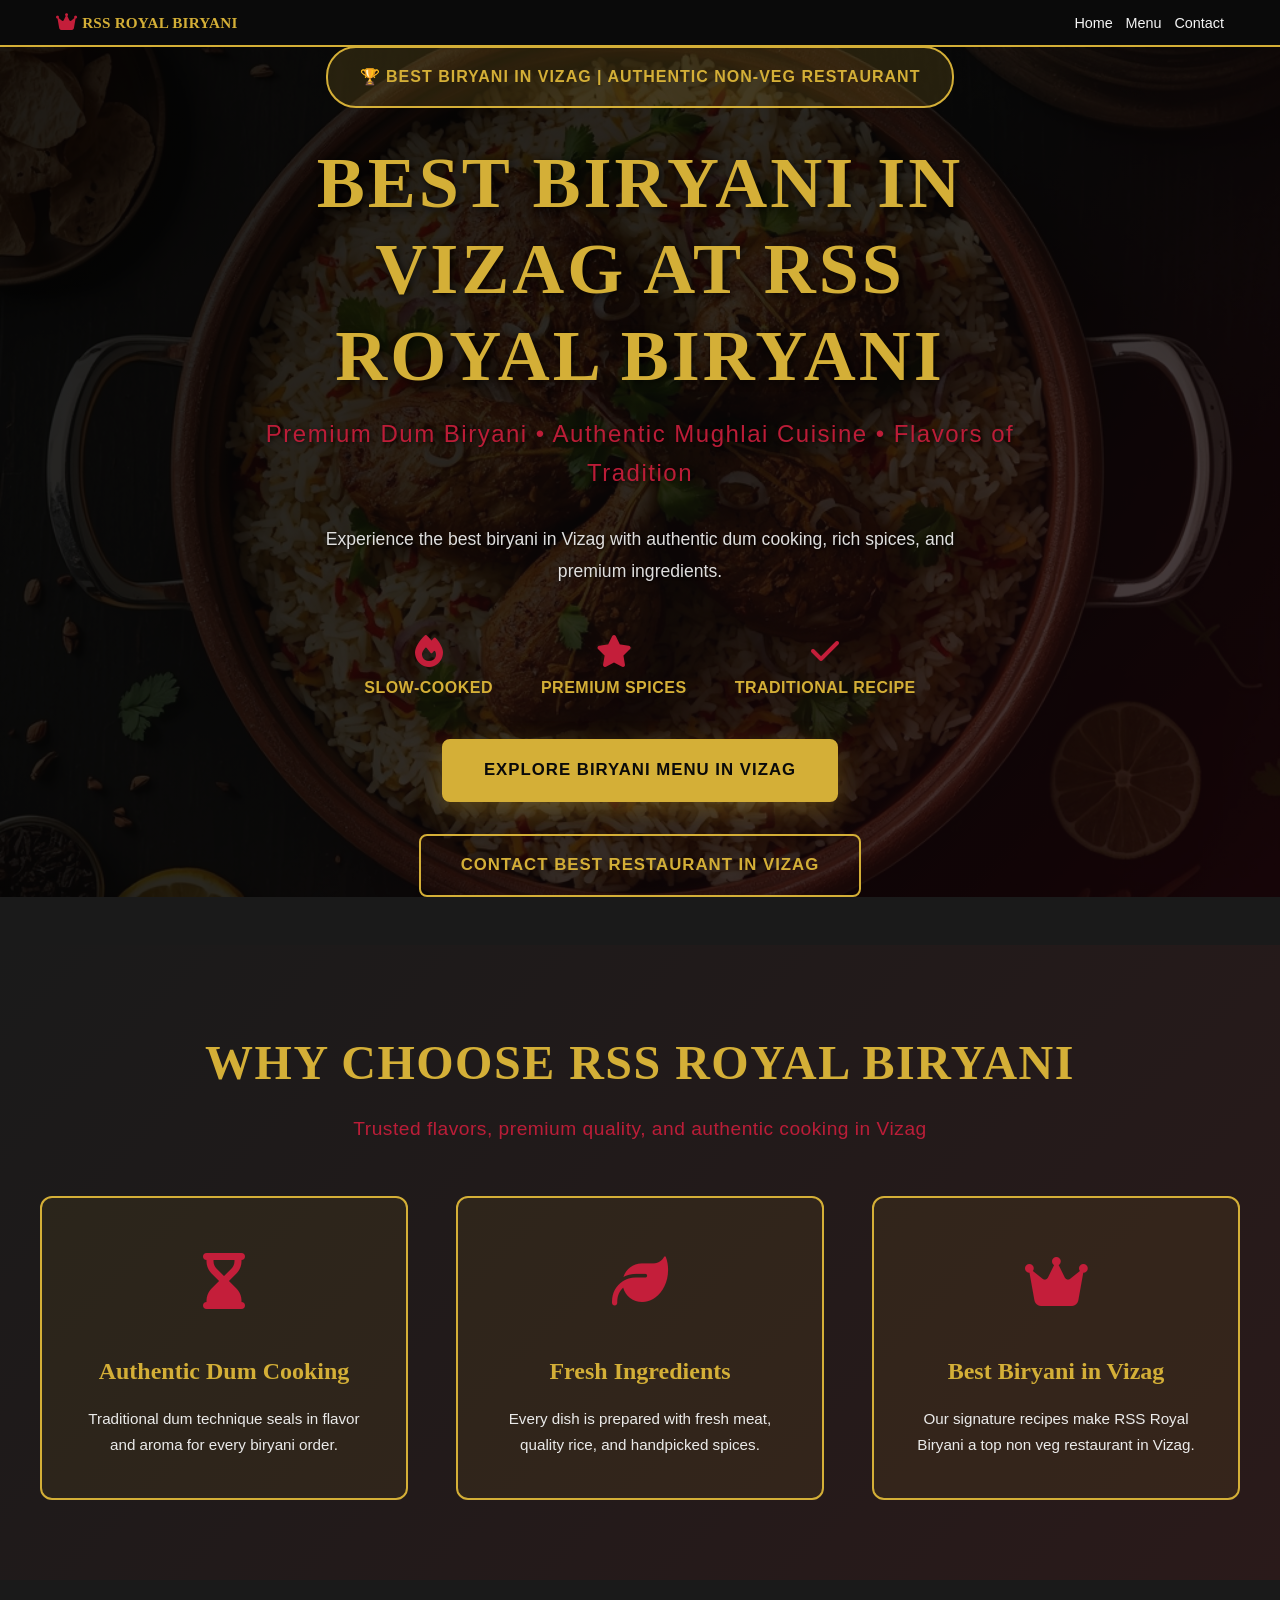
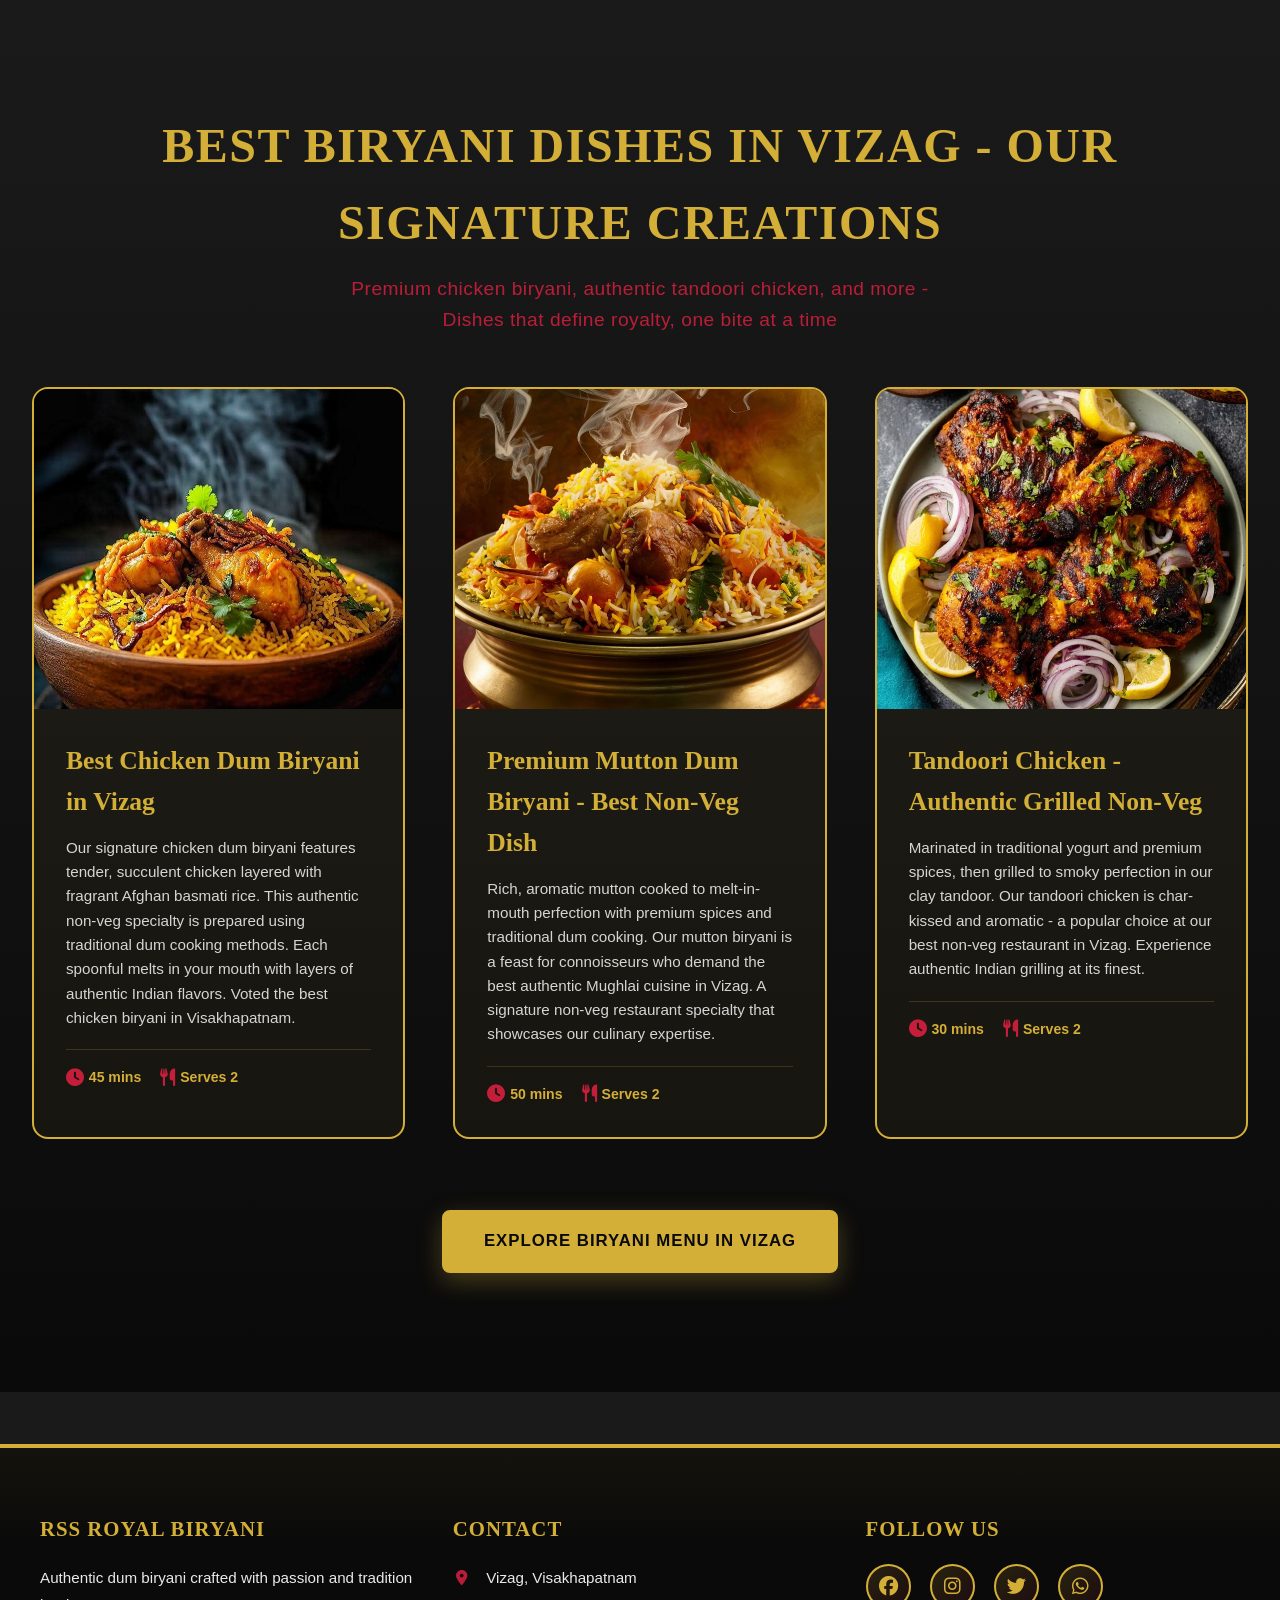
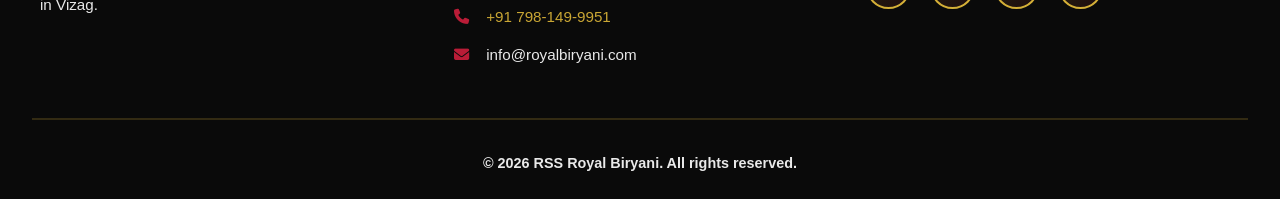
==== index.html @ f6c737b3 "feat: refine SEO copy, trust section, menu descriptions, and CTA text Agent-Logs-Url: https://github" ====
<!DOCTYPE html>
<html lang="en">
<head>
    <meta charset="UTF-8">
    <meta name="viewport" content="width=device-width, initial-scale=1.0">
    <meta name="description" content="Experience the best biryani in Vizag at RSS Royal Biryani. Enjoy chicken biryani Vizag food lovers trust at a premium non veg restaurant Vizag.">
    <meta name="keywords" content="best biryani in Vizag, best biryani restaurant, authentic dum biryani, chicken biryani Vizag, non veg restaurant Vizag, mutton biryani, tandoori chicken, biryani restaurant Visakhapatnam">
    <meta name="author" content="RSS Royal Biryani">
    <meta property="og:title" content="Best Biryani in Vizag | RSS Royal Biryani">
    <meta property="og:description" content="Discover the best biryani in Vizag with authentic dum cooking, premium spices, and traditional Mughlai recipes at RSS Royal Biryani.">
    <meta property="og:type" content="website">
    <title>Best Biryani in Vizag | RSS Royal Biryani</title>
    <link rel="stylesheet" href="style.css">
    <link rel="stylesheet" href="https://cdnjs.cloudflare.com/ajax/libs/font-awesome/6.4.0/css/all.min.css">
    <!-- Google tag (gtag.js) -->
    <script async src="https://www.googletagmanager.com/gtag/js?id=G-TELBC2CWLF"></script>
    <script>
      window.dataLayer = window.dataLayer || [];
      function gtag(){dataLayer.push(arguments);}
      gtag('js', new Date());

      gtag('config', 'G-TELBC2CWLF');
    </script>
</head>
<body>
    <!-- Navigation -->
    <nav class="navbar">
        <div class="nav-container">
            <div class="logo">
                <i class="fas fa-crown"></i> RSS Royal Biryani
            </div>
            <ul class="nav-menu">
                <li><a href="index.html" class="nav-link active">Home</a></li>
                <li><a href="menu.html" class="nav-link">Menu</a></li>
                <li><a href="contact.html" class="nav-link">Contact</a></li>
            </ul>
            <div class="hamburger">
                <span></span>
                <span></span>
                <span></span>
            </div>
        </div>
    </nav>

    <!-- Hero Section -->
    <section class="hero">
        <div class="hero-overlay"></div>
        <div class="hero-image-container">
            <img src="assets/images/hero-biryani.jpg" alt="Chicken dum biryani in Vizag" class="hero-image">
            <div class="hero-image-gradient"></div>
        </div>
        <div class="hero-content">
            <div class="hero-badge">🏆 Best Biryani in Vizag | Authentic Non-Veg Restaurant</div>
            <h1 class="hero-title">Best Biryani in Vizag at RSS Royal Biryani</h1>
            <p class="hero-subtitle">Premium Dum Biryani • Authentic Mughlai Cuisine • Flavors of Tradition</p>
            <p class="hero-description">Experience the best biryani in Vizag with authentic dum cooking, rich spices, and premium ingredients.</p>
            <div class="hero-features">
                <div class="hero-feature">
                    <i class="fas fa-fire"></i>
                    <span>Slow-Cooked</span>
                </div>
                <div class="hero-feature">
                    <i class="fas fa-star"></i>
                    <span>Premium Spices</span>
                </div>
                <div class="hero-feature">
                    <i class="fas fa-check"></i>
                    <span>Traditional Recipe</span>
                </div>
            </div>
            <div class="hero-buttons">
                <a href="menu.html" class="btn btn-primary btn-lg">Explore Biryani Menu in Vizag</a>
                <a href="contact.html" class="btn btn-secondary btn-lg">Contact Best Restaurant in Vizag</a>
            </div>
        </div>
    </section>

    <!-- Why Choose Us Section -->
    <section class="why-choose-us">
        <div class="section-header">
            <h2>Why Choose RSS Royal Biryani</h2>
            <p>Trusted flavors, premium quality, and authentic cooking in Vizag</p>
        </div>
        <div class="features-container">
            <div class="feature-card">
                <div class="feature-icon">
                    <i class="fas fa-hourglass-end"></i>
                </div>
                <h3>Authentic Dum Cooking</h3>
                <p>Traditional dum technique seals in flavor and aroma for every biryani order.</p>
            </div>
            <div class="feature-card">
                <div class="feature-icon">
                    <i class="fas fa-leaf"></i>
                </div>
                <h3>Fresh Ingredients</h3>
                <p>Every dish is prepared with fresh meat, quality rice, and handpicked spices.</p>
            </div>
            <div class="feature-card">
                <div class="feature-icon">
                    <i class="fas fa-crown"></i>
                </div>
                <h3>Best Biryani in Vizag</h3>
                <p>Our signature recipes make RSS Royal Biryani a top non veg restaurant in Vizag.</p>
            </div>
        </div>
    </section>

    <!-- Signature Dishes Section -->
    <section class="signature-dishes">
        <div class="section-header">
            <h2>Best Biryani Dishes in Vizag - Our Signature Creations</h2>
            <p>Premium chicken biryani, authentic tandoori chicken, and more - Dishes that define royalty, one bite at a time</p>
        </div>
        <div class="dishes-grid">
            <div class="dish-card">
                <div class="dish-image-wrapper">
                    <img src="assets/images/dish-chicken-biryani.jpg" alt="Chicken dum biryani in Vizag">
                    <div class="dish-overlay">
                        <span class="dish-label">Most Popular</span>
                    </div>
                </div>
                <div class="dish-content">
                    <h3>Best Chicken Dum Biryani in Vizag</h3>
                    <p>Our signature chicken dum biryani features tender, succulent chicken layered with fragrant Afghan basmati rice. This authentic non-veg specialty is prepared using traditional dum cooking methods. Each spoonful melts in your mouth with layers of authentic Indian flavors. Voted the best chicken biryani in Visakhapatnam.</p>
                    <div class="dish-details">
                        <span class="detail-item"><i class="fas fa-clock"></i> 45 mins</span>
                        <span class="detail-item"><i class="fas fa-utensils"></i> Serves 2</span>
                    </div>
                </div>
            </div>
            <div class="dish-card">
                <div class="dish-image-wrapper">
                    <img src="assets/images/dish-mutton-biryani.jpg" alt="Mutton dum biryani restaurant Vizag">
                    <div class="dish-overlay">
                        <span class="dish-label premium-label">Premium Choice</span>
                    </div>
                </div>
                <div class="dish-content">
                    <h3>Premium Mutton Dum Biryani - Best Non-Veg Dish</h3>
                    <p>Rich, aromatic mutton cooked to melt-in-mouth perfection with premium spices and traditional dum cooking. Our mutton biryani is a feast for connoisseurs who demand the best authentic Mughlai cuisine in Vizag. A signature non-veg restaurant specialty that showcases our culinary expertise.</p>
                    <div class="dish-details">
                        <span class="detail-item"><i class="fas fa-clock"></i> 50 mins</span>
                        <span class="detail-item"><i class="fas fa-utensils"></i> Serves 2</span>
                    </div>
                </div>
            </div>
            <div class="dish-card">
                <div class="dish-image-wrapper">
                    <img src="assets/images/dish-tandoori-chicken.jpg" alt="Tandoori chicken restaurant Vizag">
                    <div class="dish-overlay">
                        <span class="dish-label">Authentic Grill</span>
                    </div>
                </div>
                <div class="dish-content">
                    <h3>Tandoori Chicken - Authentic Grilled Non-Veg</h3>
                    <p>Marinated in traditional yogurt and premium spices, then grilled to smoky perfection in our clay tandoor. Our tandoori chicken is char-kissed and aromatic - a popular choice at our best non-veg restaurant in Vizag. Experience authentic Indian grilling at its finest.</p>
                    <div class="dish-details">
                        <span class="detail-item"><i class="fas fa-clock"></i> 30 mins</span>
                        <span class="detail-item"><i class="fas fa-utensils"></i> Serves 2</span>
                    </div>
                </div>
            </div>
        </div>
        <div class="cta-divider">
            <a href="menu.html" class="btn btn-primary btn-lg">Explore Biryani Menu in Vizag</a>
        </div>
    </section>

    <!-- Footer -->
    <footer class="footer">
        <div class="footer-container">
            <div class="footer-section">
                <h4>RSS Royal Biryani</h4>
                <p>Authentic dum biryani crafted with passion and tradition in Vizag.</p>
            </div>
            <div class="footer-section">
                <h4>Contact</h4>
                <p><i class="fas fa-map-marker-alt"></i> Vizag, Visakhapatnam</p>
                <p><i class="fas fa-phone"></i> <a href="tel:+917981499951">+91 798-149-9951</a></p>
                <p><i class="fas fa-envelope"></i> info@royalbiryani.com</p>
            </div>
            <div class="footer-section">
                <h4>Follow Us</h4>
                <div class="social-links">
                    <a href="#" target="_blank"><i class="fab fa-facebook"></i></a>
                    <a href="#" target="_blank"><i class="fab fa-instagram"></i></a>
                    <a href="#" target="_blank"><i class="fab fa-twitter"></i></a>
                    <a href="#" target="_blank"><i class="fab fa-whatsapp"></i></a>
                </div>
            </div>
        </div>
        <div class="footer-bottom">
            <p>&copy; 2026 RSS Royal Biryani. All rights reserved.</p>
        </div>
    </footer>

    <script src="script.js"></script>
</body>
</html>
---- style.css ----
/* ===========================
   GLOBAL STYLES & VARIABLES
   =========================== */

:root {
    --color-primary: #d4af37;      /* Gold */
    --color-secondary: #c41e3a;    /* Red */
    --color-dark: #1a1a1a;         /* Very Dark */
    --color-darker: #0a0a0a;       /* Black */
    --color-light: #f5f5f5;        /* Light */
    --color-text: #f5f5f5;         /* Light text */
    --color-text-dark: #333;
    --color-border: #333;
    --color-accent: #b8860b;       /* Dark Gold */
    
    --font-primary: 'Segoe UI', Tahoma, Geneva, Verdana, sans-serif;
    --font-heading: 'Georgia', serif;
    
    --transition: all 0.3s ease;
    --shadow: 0 10px 30px rgba(0, 0, 0, 0.5);
    --shadow-light: 0 5px 15px rgba(212, 175, 55, 0.2);
}

* {
    margin: 0;
    padding: 0;
    box-sizing: border-box;
}

html {
    scroll-behavior: smooth;
}

body {
    font-family: var(--font-primary);
    background-color: var(--color-dark);
    color: var(--color-text);
    line-height: 1.6;
    overflow-x: hidden;
}

/* ===========================
   TYPOGRAPHY
   =========================== */

h1, h2, h3, h4, h5, h6 {
    font-family: var(--font-heading);
    color: var(--color-primary);
    margin-bottom: 1rem;
    font-weight: 600;
}

h1 {
    font-size: clamp(2rem, 5vw, 3.5rem);
    text-transform: uppercase;
    letter-spacing: 2px;
}

h2 {
    font-size: clamp(1.8rem, 4vw, 2.5rem);
    text-align: center;
    margin-bottom: 2rem;
}

h3 {
    font-size: clamp(1.3rem, 3vw, 1.8rem);
    color: var(--color-primary);
}

p {
    color: var(--color-text);
    opacity: 0.95;
}

a {
    color: var(--color-primary);
    text-decoration: none;
    transition: var(--transition);
}

a:hover {
    color: var(--color-secondary);
}

/* ===========================
   BUTTONS
   =========================== */

.btn {
    display: inline-block;
    padding: clamp(10px, 1.5vw, 14px) clamp(18px, 3vw, 28px);
    font-size: clamp(0.8rem, 1.3vw, 0.95rem);
    font-weight: 600;
    border: 2px solid;
    border-radius: 5px;
    cursor: pointer;
    transition: var(--transition);
    text-transform: uppercase;
    letter-spacing: 0.5px;
    text-decoration: none;
    font-family: var(--font-primary);
    white-space: nowrap;
}

.btn-lg {
    padding: clamp(12px, 1.8vw, 16px) clamp(24px, 4vw, 40px);
    font-size: clamp(0.85rem, 1.5vw, 1rem);
    letter-spacing: 1px;
    border-radius: 8px;
}

.btn-primary {
    background-color: var(--color-primary);
    color: var(--color-darker);
    border-color: var(--color-primary);
    box-shadow: 0 8px 25px rgba(212, 175, 55, 0.3);
    position: relative;
    overflow: hidden;
}

.btn-primary::before {
    content: '';
    position: absolute;
    top: 50%;
    left: 50%;
    width: 0;
    height: 0;
    border-radius: 50%;
    background: rgba(255, 255, 255, 0.3);
    transform: translate(-50%, -50%);
    transition: width 0.5s, height 0.5s;
}

.btn-primary:hover {
    background-color: var(--color-secondary);
    border-color: var(--color-secondary);
    color: white;
    transform: translateY(-3px);
    box-shadow: 0 15px 40px rgba(196, 30, 58, 0.4);
}

.btn-primary:active {
    transform: translateY(-1px);
}

.btn-secondary {
    background-color: transparent;
    color: var(--color-primary);
    border-color: var(--color-primary);
}

.btn-secondary:hover {
    background-color: var(--color-primary);
    color: var(--color-darker);
    transform: translateY(-3px);
    box-shadow: 0 15px 40px rgba(212, 175, 55, 0.3);
}

/* ===========================
   NAVIGATION
   =========================== */

.navbar {
    position: sticky;
    top: 0;
    z-index: 100;
    background-color: rgba(10, 10, 10, 0.95);
    backdrop-filter: blur(10px);
    border-bottom: 2px solid var(--color-primary);
    padding: 0.6rem 0;
}

.nav-container {
    max-width: 1200px;
    margin: 0 auto;
    padding: 0 1rem;
    display: flex;
    justify-content: space-between;
    align-items: center;
    gap: 1rem;
}

.logo {
    font-size: 0.95rem;
    font-weight: bold;
    color: var(--color-primary);
    display: flex;
    align-items: center;
    gap: 0.25rem;
    font-family: var(--font-heading);
    text-transform: uppercase;
    letter-spacing: 0.2px;
    white-space: nowrap;
    flex-shrink: 0;
    line-height: 1;
}

.logo i {
    font-size: 1.2rem;
    color: var(--color-secondary);
    flex-shrink: 0;
}

.nav-menu {
    display: flex;
    list-style: none;
    gap: 0.8rem;
    flex-wrap: nowrap;
    margin: 0;
}

.nav-link {
    color: var(--color-text);
    font-weight: 500;
    transition: var(--transition);
    border-bottom: 3px solid transparent;
    padding-bottom: 0.2rem;
    font-size: 0.9rem;
    white-space: nowrap;
}}

.nav-link:hover,
.nav-link.active {
    color: var(--color-primary);
    border-bottom-color: var(--color-secondary);
}

.hamburger {
    display: none;
    flex-direction: column;
    gap: 0.5rem;
    cursor: pointer;
    z-index: 101;
}

.hamburger span {
    width: 25px;
    height: 3px;
    background-color: var(--color-primary);
    transition: var(--transition);
}

.hamburger.active span:nth-child(1) {
    transform: rotate(45deg) translate(10px, 10px);
}

.hamburger.active span:nth-child(2) {
    opacity: 0;
}

.hamburger.active span:nth-child(3) {
    transform: rotate(-45deg) translate(7px, -7px);
}

/* ===========================
   HERO SECTION
   =========================== */

.hero {
    position: relative;
    height: 100vh;
    min-height: 600px;
    max-height: 900px;
    display: flex;
    align-items: center;
    justify-content: center;
    overflow: hidden;
}

.hero-overlay {
    position: absolute;
    top: 0;
    left: 0;
    right: 0;
    bottom: 0;
    background: rgba(0, 0, 0, 0.65);
    z-index: 2;
}

.hero-image-container {
    position: absolute;
    top: 0;
    left: 0;
    right: 0;
    bottom: 0;
    z-index: 1;
}

.hero-image {
    width: 100%;
    height: 100%;
    object-fit: cover;
    animation: zoomIn 1.2s ease-out;
}

.hero-image-gradient {
    position: absolute;
    top: 0;
    left: 0;
    right: 0;
    bottom: 0;
    background: linear-gradient(135deg, rgba(10, 10, 10, 0.7) 0%, rgba(26, 26, 26, 0.5) 50%, rgba(196, 30, 58, 0.3) 100%);
}

.hero-content {
    position: relative;
    z-index: 3;
    display: flex;
    flex-direction: column;
    align-items: center;
    justify-content: center;
    text-align: center;
    width: 100%;
    max-width: clamp(300px, 90%, 800px);
    margin: 0 auto;
    padding: clamp(2rem, 5vw, 4rem);
    animation: fadeInUp 1s ease 0.3s both;
}

.hero-badge {
    display: inline-block;
    background: rgba(212, 175, 55, 0.15);
    border: 2px solid var(--color-primary);
    color: var(--color-primary);
    padding: clamp(0.6rem, 2vw, 0.8rem) clamp(1rem, 3vw, 1.5rem);
    border-radius: 30px;
    font-size: clamp(0.75rem, 1.5vw, 0.95rem);
    font-weight: 600;
    letter-spacing: 1px;
    margin-bottom: clamp(1rem, 3vw, 1.5rem);
    text-transform: uppercase;
}

.hero-title {
    font-size: clamp(1.9rem, 6.5vw, 3.9rem);
    margin-bottom: 0.5rem;
    text-transform: uppercase;
    letter-spacing: clamp(1px, 0.3vw, 3px);
    text-shadow: 2px 2px 8px rgba(0, 0, 0, 0.8);
    line-height: 1.2;
    font-weight: 800;
    word-wrap: break-word;
}

.hero-subtitle {
    font-size: clamp(1rem, 3vw, 1.5rem);
    color: var(--color-secondary);
    margin-bottom: clamp(1rem, 2vw, 1.5rem);
    font-weight: 300;
    letter-spacing: clamp(0.5px, 0.2vw, 1.5px);
    text-shadow: 1px 1px 4px rgba(0, 0, 0, 0.8);
    word-wrap: break-word;
}

.hero-description {
    font-size: clamp(0.9rem, 1.8vw, 1.1rem);
    line-height: 1.7;
    margin-bottom: clamp(1.5rem, 3vw, 2.5rem);
    color: rgba(245, 245, 245, 0.95);
    max-width: clamp(280px, 90%, 700px);
    text-shadow: 1px 1px 3px rgba(0, 0, 0, 0.8);
    font-weight: 300;
    word-wrap: break-word;
}

.hero-features {
    display: flex;
    gap: clamp(1.5rem, 4vw, 3rem);
    justify-content: center;
    margin-bottom: clamp(1.5rem, 3vw, 2.5rem);
    flex-wrap: wrap;
}

.hero-feature {
    display: flex;
    flex-direction: column;
    align-items: center;
    gap: 0.5rem;
}

.hero-feature i {
    font-size: clamp(1.5rem, 3vw, 2rem);
    color: var(--color-secondary);
}

.hero-feature span {
    font-size: clamp(0.85rem, 1.5vw, 1rem);
    color: var(--color-primary);
    font-weight: 600;
    letter-spacing: 0.5px;
    text-transform: uppercase;
}

.hero-buttons {
    display: flex;
    gap: clamp(0.8rem, 2vw, 1.5rem);
    flex-wrap: wrap;
    justify-content: center;
    animation: fadeIn 1s ease 0.6s both;
    width: 100%;
    max-width: 100%;
}

/* ===========================
   SECTION HEADERS
   =========================== */

.section-header {
    text-align: center;
    margin-bottom: clamp(2rem, 4vw, 3.5rem);
    padding: 0 clamp(1rem, 4vw, 2rem);
}

.section-header h2 {
    font-size: clamp(1.6rem, 4.5vw, 2.8rem);
    margin-bottom: 0.8rem;
    text-transform: uppercase;
    letter-spacing: clamp(0.5px, 0.2vw, 1.5px);
    word-wrap: break-word;
}

.section-header p {
    font-size: clamp(0.9rem, 1.8vw, 1.1rem);
    color: var(--color-secondary);
    font-weight: 300;
    letter-spacing: 0.5px;
    max-width: 600px;
    margin: 0 auto;
}

/* ===========================
   WHY CHOOSE US SECTION
   =========================== */

.why-choose-us {
    background: linear-gradient(135deg, #1a1a1a 0%, #2a1a1a 100%);
    padding: clamp(3rem, 8vw, 5rem) clamp(1rem, 4vw, 2rem);
    margin: clamp(1.5rem, 4vw, 3rem) 0;
}

.why-choose-us .features-container {
    max-width: 1200px;
    margin: 0 auto;
    display: grid;
    grid-template-columns: repeat(auto-fit, minmax(320px, 1fr));
    gap: 2.5rem;
}

.why-choose-us .feature-card {
    background: rgba(212, 175, 55, 0.08);
    border: 2px solid var(--color-primary);
    border-radius: 12px;
    padding: clamp(1.5rem, 3vw, 2.5rem);
    text-align: center;
    transition: var(--transition);
    position: relative;
    overflow: hidden;
}

.why-choose-us .feature-card::before {
    content: '';
    position: absolute;
    top: -50%;
    right: -50%;
    width: 200px;
    height: 200px;
    background: radial-gradient(circle, rgba(212, 175, 55, 0.1) 0%, transparent 70%);
    border-radius: 50%;
}

.why-choose-us .feature-card:hover {
    transform: translateY(-15px);
    box-shadow: 0 20px 50px rgba(212, 175, 55, 0.25);
    background: rgba(212, 175, 55, 0.12);
    border-color: var(--color-secondary);
}

.why-choose-us .feature-icon {
    font-size: clamp(2.5rem, 6vw, 3.5rem);
    color: var(--color-secondary);
    margin-bottom: clamp(1rem, 2vw, 1.5rem);
    animation: floatIcon 3s ease-in-out infinite;
}

.why-choose-us .feature-card h3 {
    margin-bottom: 1rem;
    font-size: clamp(1.2rem, 2.5vw, 1.5rem);
    word-wrap: break-word;
}

.why-choose-us .feature-card p {
    font-size: clamp(0.85rem, 1.3vw, 0.95rem);
    line-height: 1.7;
}

/* ===========================
   SIGNATURE DISHES SECTION
   =========================== */

.signature-dishes {
    padding: clamp(3rem, 8vw, 5rem) clamp(1rem, 4vw, 2rem);
    background: linear-gradient(180deg, #1a1a1a 0%, #0a0a0a 100%);
}

.dishes-grid {
    max-width: 1300px;
    margin: 0 auto;
    display: grid;
    grid-template-columns: repeat(auto-fit, minmax(280px, 1fr));
    gap: clamp(1.5rem, 3vw, 3rem);
    margin-bottom: clamp(1.5rem, 3vw, 3rem);
}

.dish-card {
    background: rgba(212, 175, 55, 0.05);
    border: 2px solid var(--color-primary);
    border-radius: 16px;
    overflow: hidden;
    transition: var(--transition);
    transform: translateY(0);
}

.dish-card:hover {
    transform: translateY(-20px);
    box-shadow: 0 30px 60px rgba(212, 175, 55, 0.35);
    border-color: var(--color-secondary);
    background: rgba(212, 175, 55, 0.12);
}

.dish-image-wrapper {
    position: relative;
    width: 100%;
    height: clamp(180px, 40vw, 320px);
    overflow: hidden;
}

.dish-image-wrapper img {
    width: 100%;
    height: 100%;
    object-fit: cover;
    transition: var(--transition);
}

.dish-card:hover .dish-image-wrapper img {
    transform: scale(1.15) rotate(2deg);
}

.dish-overlay {
    position: absolute;
    top: 0;
    left: 0;
    right: 0;
    bottom: 0;
    background: rgba(196, 30, 58, 0.3);
    display: flex;
    align-items: flex-end;
    justify-content: flex-start;
    padding: 1.5rem;
    opacity: 0;
    transition: var(--transition);
}

.dish-card:hover .dish-overlay {
    opacity: 1;
}

.dish-label {
    background: var(--color-secondary);
    color: white;
    padding: 0.6rem 1.2rem;
    border-radius: 20px;
    font-size: 0.85rem;
    font-weight: 700;
    text-transform: uppercase;
    letter-spacing: 0.5px;
}

.premium-label {
    background: var(--color-primary);
    color: var(--color-darker);
}

.dish-content {
    padding: clamp(1.2rem, 2.5vw, 2rem);
}

.dish-content h3 {
    font-size: clamp(1.1rem, 2.3vw, 1.6rem);
    margin-bottom: 0.8rem;
    color: var(--color-primary);
    word-wrap: break-word;
}

.dish-content p {
    font-size: clamp(0.85rem, 1.3vw, 0.95rem);
    line-height: 1.6;
    color: rgba(245, 245, 245, 0.9);
    margin-bottom: 1.2rem;
    word-wrap: break-word;
}

.dish-details {
    display: flex;
    gap: clamp(0.8rem, 1.5vw, 1.5rem);
    padding-top: 1rem;
    border-top: 1px solid rgba(212, 175, 55, 0.2);
    flex-wrap: wrap;
}

.detail-item {
    display: flex;
    align-items: center;
    gap: 0.3rem;
    font-size: clamp(0.75rem, 1.1vw, 0.9rem);
    color: var(--color-primary);
    font-weight: 600;
    white-space: nowrap;
}

.detail-item i {
    font-size: 1.1rem;
    color: var(--color-secondary);
}

.cta-divider {
    text-align: center;
    padding: clamp(1.5rem, 3vw, 2rem) 0;
}

/* ===========================
   PAGE HEADER
   =========================== */

.page-header {
    background: linear-gradient(135deg, #1a1a1a 0%, #2a1a1a 50%, #1a1a1a 100%);
    color: var(--color-text);
    padding: clamp(2.5rem, 6vw, 4rem) clamp(1rem, 4vw, 2rem);
    text-align: center;
    border-bottom: 3px solid var(--color-primary);
    position: relative;
    overflow: hidden;
}

.page-header::before {
    content: '';
    position: absolute;
    top: 0;
    left: 0;
    right: 0;
    bottom: 0;
    background: 
        radial-gradient(circle at 20% 50%, rgba(212, 175, 55, 0.05) 0%, transparent 50%),
        radial-gradient(circle at 80% 80%, rgba(196, 30, 58, 0.05) 0%, transparent 50%);
    pointer-events: none;
}

.header-content {
    position: relative;
    z-index: 2;
}

.page-header h1 {
    font-size: clamp(2rem, 5vw, 3.5rem);
    margin-bottom: 0.8rem;
    text-transform: uppercase;
    letter-spacing: clamp(2px, 0.3vw, 3px);
}

.page-header p {
    font-size: clamp(1rem, 2.5vw, 1.3rem);
    color: var(--color-secondary);
    margin-bottom: 1.5rem;
    font-weight: 300;
}

.header-divider {
    width: 80px;
    height: 3px;
    background: linear-gradient(90deg, var(--color-secondary), var(--color-primary), var(--color-secondary));
    margin: 0 auto;
}

/* ===========================
   MENU SECTION
   =========================== */

.menu-section {
    padding: clamp(2.5rem, 6vw, 4rem) clamp(1rem, 4vw, 2rem);
    background: linear-gradient(180deg, #0a0a0a 0%, #1a1a1a 50%, #0a0a0a 100%);
}

.menu-container {
    max-width: 1300px;
    margin: 0 auto;
}

.menu-category {
    margin-bottom: 4.5rem;
}

.category-title {
    font-size: 2.2rem;
    text-align: center;
    color: var(--color-primary);
    margin-bottom: 2.5rem;
    padding-bottom: 1.2rem;
    border-bottom: 3px solid var(--color-secondary);
    text-transform: uppercase;
    letter-spacing: 2px;
}

.category-title i {
    margin-right: 0.8rem;
    color: var(--color-secondary);
    font-size: 1.3em;
}

.menu-grid {
    display: grid;
    grid-template-columns: repeat(auto-fit, minmax(360px, 1fr));
    gap: 2.5rem;
    margin-bottom: 2rem;
}

.menu-item {
    background: rgba(212, 175, 55, 0.05);
    border: 2px solid var(--color-primary);
    border-radius: 16px;
    overflow: hidden;
    transition: var(--transition);
    display: flex;
    flex-direction: column;
    position: relative;
    box-shadow: 0 8px 24px rgba(0, 0, 0, 0.3);
}

.menu-item::after {
    content: '';
    position: absolute;
    top: 0;
    left: 0;
    right: 0;
    bottom: 0;
    background: linear-gradient(135deg, rgba(212, 175, 55, 0.05) 0%, transparent 70%);
    pointer-events: none;
}

.menu-item:hover {
    transform: translateY(-15px);
    box-shadow: 0 25px 60px rgba(212, 175, 55, 0.4);
    border-color: var(--color-secondary);
    background: rgba(212, 175, 55, 0.1);
}

.menu-item-image {
    width: 100%;
    height: 300px;
    overflow: hidden;
    position: relative;
}

.menu-item-image img {
    width: 100%;
    height: 100%;
    object-fit: cover;
    transition: var(--transition);
}

.menu-item:hover .menu-item-image img {
    transform: scale(1.12) rotate(1deg);
}

.menu-item-content {
    padding: 2.2rem;
    display: flex;
    flex-direction: column;
    flex-grow: 1;
    position: relative;
    z-index: 2;
}

.menu-item h3 {
    color: var(--color-primary);
    margin-bottom: 0.8rem;
    font-size: 1.7rem;
    text-transform: uppercase;
    letter-spacing: 1px;
}

.menu-description {
    font-size: 0.95rem;
    line-height: 1.7;
    color: rgba(245, 245, 245, 0.85);
    margin-bottom: 1.5rem;
    flex-grow: 1;
}

.menu-meta {
    display: flex;
    justify-content: space-between;
    align-items: center;
    padding-top: 1.2rem;
    border-top: 2px solid rgba(212, 175, 55, 0.3);
}

.menu-tag {
    background: linear-gradient(135deg, var(--color-secondary), #8b1428);
    color: white;
    padding: 0.5rem 1rem;
    border-radius: 25px;
    font-size: 0.8rem;
    font-weight: 700;
    text-transform: uppercase;
    letter-spacing: 0.5px;
    box-shadow: 0 4px 12px rgba(196, 30, 58, 0.3);
}

.menu-price {
    font-size: 1.8rem;
    color: var(--color-primary);
    font-weight: 800;
    text-shadow: 0 2px 4px rgba(0, 0, 0, 0.3);
}

.menu-cta {
    text-align: center;
    padding: 3rem 2rem;
    background: linear-gradient(135deg, rgba(196, 30, 58, 0.15) 0%, rgba(212, 175, 55, 0.1) 100%);
    border: 3px dashed var(--color-secondary);
    border-radius: 16px;
    margin-top: 3rem;
}

.menu-cta h3 {
    margin-bottom: 1.5rem;
    font-size: 1.8rem;
}

/* ===========================
   CONTACT SECTION
   =========================== */

.contact-section {
    padding: 4rem 2rem;
    max-width: 1300px;
    margin: 0 auto;
}

.contact-container {
    display: grid;
    grid-template-columns: 1fr 1fr;
    gap: 4rem;
}

.contact-info h2 {
    text-align: left;
    margin-bottom: 2.5rem;
}

.info-card {
    background: linear-gradient(135deg, rgba(212, 175, 55, 0.08) 0%, rgba(212, 175, 55, 0.02) 100%);
    border: 2px solid var(--color-primary);
    border-radius: 12px;
    padding: 2rem;
    margin-bottom: 1.8rem;
    display: flex;
    gap: 1.8rem;
    transition: var(--transition);
    position: relative;
    overflow: hidden;
}

.info-card::before {
    content: '';
    position: absolute;
    top: 0;
    right: -50%;
    width: 300px;
    height: 100%;
    background: radial-gradient(circle, rgba(196, 30, 58, 0.1) 0%, transparent 70%);
}

.info-card:hover {
    transform: translateX(12px) translateY(-5px);
    box-shadow: 0 15px 40px rgba(212, 175, 55, 0.25);
    border-color: var(--color-secondary);
}

.info-icon {
    font-size: 2.5rem;
    color: var(--color-secondary);
    width: 60px;
    display: flex;
    align-items: center;
    justify-content: center;
    flex-shrink: 0;
    position: relative;
    z-index: 2;
}

.info-content {
    flex: 1;
    position: relative;
    z-index: 2;
}

.info-content h3 {
    margin-bottom: 0.6rem;
    font-size: 1.3rem;
    text-transform: uppercase;
    letter-spacing: 1px;
}

.info-content p {
    margin-bottom: 0.4rem;
    font-size: 1rem;
    font-weight: 600;
}

.info-detail {
    color: rgba(245, 245, 245, 0.7) !important;
    font-size: 0.9rem !important;
    font-weight: 400 !important;
}

.social-section {
    margin-top: 2.5rem;
}

.social-section h3 {
    margin-bottom: 1.5rem;
    font-size: 1.3rem;
}

.social-links-large {
    display: flex;
    gap: 1.5rem;
    flex-wrap: wrap;
}

.social-links-large a {
    display: flex;
    align-items: center;
    gap: 0.7rem;
    background: linear-gradient(135deg, rgba(212, 175, 55, 0.1), rgba(196, 30, 58, 0.05));
    border: 2px solid var(--color-primary);
    padding: 1rem 1.8rem;
    border-radius: 8px;
    transition: var(--transition);
    font-size: 0.95rem;
    font-weight: 600;
    position: relative;
    overflow: hidden;
}

.social-links-large a::before {
    content: '';
    position: absolute;
    top: 50%;
    left: -100%;
    width: 100%;
    height: 100%;
    background: var(--color-secondary);
    transform: translateY(-50%);
    transition: left 0.3s ease;
    z-index: -1;
}

.social-links-large a:hover::before {
    left: 0;
}

.social-links-large a:hover {
    border-color: var(--color-secondary);
    color: white;
    transform: translateY(-3px);
}

/* Contact Form */
.contact-form-wrapper {
    background: linear-gradient(135deg, rgba(212, 175, 55, 0.08) 0%, rgba(212, 175, 55, 0.02) 100%);
    border: 2px solid var(--color-primary);
    border-radius: 12px;
    padding: 2.5rem;
}

.contact-form-wrapper h2 {
    text-align: left;
    margin-bottom: 2rem;
}

.contact-form {
    display: flex;
    flex-direction: column;
}

.form-group {
    margin-bottom: 1.8rem;
}

.form-group label {
    display: block;
    margin-bottom: 0.7rem;
    color: var(--color-primary);
    font-weight: 700;
    text-transform: uppercase;
    font-size: 0.9rem;
    letter-spacing: 0.5px;
}

.form-group input,
.form-group select,
.form-group textarea {
    width: 100%;
    padding: 1rem;
    background-color: rgba(0, 0, 0, 0.4);
    border: 2px solid rgba(212, 175, 55, 0.3);
    border-radius: 6px;
    color: var(--color-text);
    font-family: var(--font-primary);
    font-size: 1rem;
    transition: var(--transition);
}

.form-group input::placeholder,
.form-group textarea::placeholder {
    color: rgba(245, 245, 245, 0.5);
}

.form-group input:focus,
.form-group select:focus,
.form-group textarea:focus {
    outline: none;
    border-color: var(--color-primary);
    background-color: rgba(0, 0, 0, 0.6);
    box-shadow: 0 0 15px rgba(212, 175, 55, 0.4), inset 0 0 10px rgba(212, 175, 55, 0.1);
}

.form-group textarea {
    resize: vertical;
    min-height: 140px;
}

.contact-form .btn {
    width: 100%;
    margin-top: 0.5rem;
}

.form-note {
    text-align: center;
    font-size: 0.9rem;
    color: rgba(245, 245, 245, 0.7);
    margin-top: 0.8rem;
    font-weight: 600;
}

/* ===========================
   MAP SECTION
   =========================== */

.map-section {
    padding: 4rem 2rem;
    background: linear-gradient(135deg, rgba(0, 0, 0, 0.7) 0%, rgba(10, 10, 10, 0.5) 100%);
    text-align: center;
}

.map-section h2 {
    margin-bottom: 2.5rem;
}

.map-container {
    max-width: 1000px;
    margin: 0 auto;
    border-radius: 12px;
    overflow: hidden;
    border: 4px solid var(--color-primary);
    box-shadow: 0 20px 50px rgba(212, 175, 55, 0.3);
}

.map-container iframe {
    border: none;
}

/* ===========================
   CTA SECTION
   =========================== */

.cta-section {
    background: linear-gradient(135deg, var(--color-secondary) 0%, #8b1428 50%, var(--color-secondary) 100%);
    padding: 5rem 2rem;
    text-align: center;
    margin: 3rem 0;
    position: relative;
    overflow: hidden;
}

.cta-section::before {
    content: '';
    position: absolute;
    top: 0;
    left: 0;
    right: 0;
    bottom: 0;
    background: 
        radial-gradient(circle at 20% 50%, rgba(212, 175, 55, 0.15) 0%, transparent 50%),
        radial-gradient(circle at 80% 50%, rgba(255, 255, 255, 0.05) 0%, transparent 50%);
}

.cta-section h2 {
    font-size: 2.8rem;
    color: white;
    margin-bottom: 1rem;
    text-transform: uppercase;
    letter-spacing: 2px;
    position: relative;
    z-index: 2;
    text-shadow: 2px 2px 4px rgba(0, 0, 0, 0.3);
}

.cta-section p {
    font-size: 1.3rem;
    color: rgba(255, 255, 255, 0.95);
    margin-bottom: 2.5rem;
    position: relative;
    z-index: 2;
    font-weight: 300;
}

.cta-buttons {
    display: flex;
    justify-content: center;
    gap: 2rem;
    flex-wrap: wrap;
    position: relative;
    z-index: 2;
}

/* ===========================
   FOOTER
   =========================== */

.footer {
    background-color: var(--color-darker);
    border-top: 4px solid var(--color-primary);
    padding: clamp(2.5rem, 6vw, 4rem) clamp(1rem, 4vw, 2rem) clamp(1rem, 2vw, 1.5rem);
    margin-top: clamp(2rem, 4vw, 4rem);
    position: relative;
}

.footer::before {
    content: '';
    position: absolute;
    top: 0;
    left: 0;
    right: 0;
    height: 100px;
    background: linear-gradient(180deg, rgba(212, 175, 55, 0.05) 0%, transparent 100%);
    pointer-events: none;
}

.footer-container {
    max-width: 1200px;
    margin: 0 auto;
    display: grid;
    grid-template-columns: repeat(auto-fit, minmax(260px, 1fr));
    gap: clamp(1.5rem, 3vw, 3rem);
    margin-bottom: clamp(1.5rem, 3vw, 2.5rem);
}

.footer-section h4 {
    color: var(--color-primary);
    margin-bottom: 1.2rem;
    font-size: clamp(1.1rem, 2.5vw, 1.3rem);
    text-transform: uppercase;
    letter-spacing: 1px;
}

.footer-section p {
    margin-bottom: 0.7rem;
    font-size: clamp(0.88rem, 1.5vw, 0.95rem);
    line-height: 1.8;
}

.footer-section p i {
    color: var(--color-secondary);
    margin-right: 0.7rem;
    width: 18px;
    text-align: center;
}

.social-links {
    display: flex;
    gap: clamp(0.8rem, 2vw, 1.2rem);
}

.social-links a {
    display: flex;
    align-items: center;
    justify-content: center;
    width: clamp(38px, 8vw, 45px);
    height: clamp(38px, 8vw, 45px);
    background: linear-gradient(135deg, rgba(212, 175, 55, 0.15), rgba(196, 30, 58, 0.1));
    border: 2px solid var(--color-primary);
    border-radius: 50%;
    font-size: clamp(1rem, 2vw, 1.2rem);
    transition: var(--transition);
    position: relative;
    overflow: hidden;
}

.social-links a::before {
    content: '';
    position: absolute;
    top: 50%;
    left: -100%;
    width: 100%;
    height: 100%;
    background: var(--color-secondary);
    transform: translateY(-50%);
    transition: left 0.3s ease;
    z-index: -1;
    border-radius: 50%;
}

.social-links a:hover::before {
    left: 0;
}

.social-links a:hover {
    border-color: var(--color-secondary);
    color: white;
    transform: scale(1.15) rotate(10deg);
}

.footer-bottom {
    border-top: 2px solid rgba(212, 175, 55, 0.2);
    padding-top: 2rem;
    text-align: center;
    color: rgba(245, 245, 245, 0.7);
}

.footer-bottom p {
    font-size: 0.9rem;
    font-weight: 600;
}

/* ===========================
   ANIMATIONS
   =========================== */

@keyframes slideInLeft {
    from {
        opacity: 0;
        transform: translateX(-50px);
    }
    to {
        opacity: 1;
        transform: translateX(0);
    }
}

@keyframes slideInRight {
    from {
        opacity: 0;
        transform: translateX(50px);
    }
    to {
        opacity: 1;
        transform: translateX(0);
    }
}

@keyframes fadeIn {
    from {
        opacity: 0;
    }
    to {
        opacity: 1;
    }
}

@keyframes fadeInUp {
    from {
        opacity: 0;
        transform: translateY(30px);
    }
    to {
        opacity: 1;
        transform: translateY(0);
    }
}

@keyframes zoomIn {
    from {
        transform: scale(1.1);
        opacity: 0;
    }
    to {
        transform: scale(1);
        opacity: 1;
    }
}

@keyframes floatIcon {
    0%, 100% {
        transform: translateY(0px);
    }
    50% {
        transform: translateY(-10px);
    }
}

/* ===========================
   RESPONSIVE DESIGN
   =========================== */

@media (max-width: 768px) {
    .hamburger {
        display: flex;
    }

    .nav-menu {
        position: absolute;
        top: 70px;
        left: -100%;
        flex-direction: column;
        background-color: var(--color-darker);
        width: 100%;
        text-align: center;
        transition: var(--transition);
        gap: 1rem;
        padding: 2rem 0;
        border-bottom: 2px solid var(--color-primary);
        z-index: 99;
    }

    .nav-menu.active {
        left: 0;
    }

    h1 {
        font-size: 2.5rem;
    }

    h2 {
        font-size: 1.8rem;
    }

    .hero {
        min-height: 500px;
        height: auto;
    }

    .hero-title {
        font-size: 3rem;
    }

    .hero-subtitle {
        font-size: 1.4rem;
    }

    .hero-description {
        font-size: 1rem;
    }

    .hero-features {
        gap: 1.5rem;
    }

    .hero-buttons {
        gap: 1rem;
        width: 100%;
    }

    .hero-buttons .btn {
        flex: 1;
        min-width: 140px;
    }

    .btn {
        padding: 10px 20px;
        font-size: 0.9rem;
    }

    .btn-lg {
        padding: 14px 35px;
        font-size: 1rem;
    }

    .section-header h2 {
        font-size: 2rem;
    }

    .section-header p {
        font-size: 1rem;
    }

    .why-choose-us {
        padding: 3rem 2rem;
    }

    .why-choose-us .features-container {
        grid-template-columns: 1fr;
    }

    .why-choose-us .feature-card {
        padding: 1.8rem;
    }

    .signature-dishes {
        padding: 3rem 2rem;
    }

    .dishes-grid {
        grid-template-columns: 1fr;
        gap: 2rem;
    }

    .dish-image-wrapper {
        height: 280px;
    }

    .dish-content {
        padding: 1.5rem;
    }

    .dish-content h3 {
        font-size: 1.4rem;
    }

    .page-header h1 {
        font-size: 2rem;
    }

    .category-title {
        font-size: 1.5rem;
    }

    .menu-grid {
        grid-template-columns: 1fr;
    }

    .contact-container {
        grid-template-columns: 1fr;
        gap: 2rem;
    }

    .cta-buttons {
        flex-direction: column;
    }

    .cta-buttons .btn {
        width: 100%;
    }

    .logo {
        font-size: 1.2rem;
    }

    .nav-container {
        padding: 0 1rem;
    }
}

@media (max-width: 480px) {
    :root {
        font-size: 14px;
    }

    h1 {
        font-size: 2rem;
    }

    h2 {
        font-size: 1.5rem;
    }

    .hero {
        min-height: 400px;
    }

    .hero-title {
        font-size: 2.2rem;
        letter-spacing: 2px;
    }

    .hero-subtitle {
        font-size: 1.1rem;
    }

    .hero-description {
        font-size: 0.95rem;
        margin-bottom: 1.5rem;
    }

    .hero-badge {
        padding: 0.6rem 1.2rem;
        font-size: 0.85rem;
    }

    .hero-features {
        gap: 1rem;
        flex-direction: column;
        align-items: center;
    }

    .hero-buttons {
        flex-direction: column;
        width: 100%;
        gap: 0.8rem;
    }

    .hero-buttons .btn {
        width: 100%;
    }

    .btn {
        padding: 10px 15px;
        font-size: 0.85rem;
    }

    .btn-lg {
        padding: 12px 25px;
        font-size: 0.9rem;
    }

    .section-header h2 {
        font-size: 1.6rem;
    }

    .section-header p {
        font-size: 0.9rem;
    }

    .why-choose-us {
        padding: 2rem 1rem;
    }

    .why-choose-us .feature-card {
        padding: 1.5rem;
    }

    .why-choose-us .feature-icon {
        font-size: 2.5rem;
    }

    .signature-dishes {
        padding: 2rem 1rem;
    }

    .dishes-grid {
        gap: 1.5rem;
    }

    .dish-image-wrapper {
        height: 240px;
    }

    .dish-content {
        padding: 1.2rem;
    }

    .dish-content h3 {
        font-size: 1.2rem;
    }

    .dish-content p {
        font-size: 0.85rem;
    }

    .dish-details {
        gap: 1rem;
        font-size: 0.8rem;
    }

    .page-header h1 {
        font-size: 1.5rem;
    }

    .page-header p {
        font-size: 0.9rem;
    }

    .category-title {
        font-size: 1.3rem;
    }

    .menu-item h3 {
        font-size: 1.3rem;
    }

    .menu-price {
        font-size: 1.3rem;
    }

    .info-card {
        flex-direction: column;
        align-items: center;
        text-align: center;
    }

    .info-icon {
        width: 100%;
    }

    .contact-form-wrapper {
        padding: 1.5rem;
    }

    .social-links-large {
        flex-direction: column;
    }

    .social-links-large a {
        width: 100%;
    }

    .cta-section h2 {
        font-size: 1.6rem;
    }

    .cta-section p {
        font-size: 0.95rem;
    }

    .footer-container {
        grid-template-columns: 1fr;
        text-align: center;
    }

    .social-links {
        justify-content: center;
    }
}

/* ===========================
   DESKTOP OPTIMIZATION (1200px+)
   =========================== */

@media (min-width: 1200px) {
    .hero {
        min-height: 750px;
        max-height: 850px;
    }

    .hero-content {
        max-width: 900px;
        padding: 5rem 3rem;
    }

    .hero-title {
        font-size: 4.5rem;
        letter-spacing: 3px;
        margin-bottom: 1rem;
    }

    .hero-subtitle {
        font-size: 1.5rem;
        margin-bottom: 2rem;
    }

    .hero-description {
        font-size: 1.1rem;
        line-height: 1.8;
        margin-bottom: 3rem;
    }

    .hero-badge {
        padding: 1rem 2rem;
        font-size: 1rem;
        margin-bottom: 2rem;
    }

    .hero-feature span {
        font-size: 1rem;
    }

    .hero-buttons {
        gap: 2rem;
    }

    .btn-lg {
        padding: 16px 40px;
        font-size: 1.05rem;
    }

    .why-choose-us {
        padding: 5rem 2rem;
    }

    .why-choose-us .features-container {
        grid-template-columns: repeat(3, 1fr);
        gap: 3rem;
    }

    .why-choose-us .feature-card {
        padding: 2.5rem;
    }

    .signature-dishes {
        padding: 5rem 2rem;
    }

    .dishes-grid {
        grid-template-columns: repeat(3, 1fr);
        gap: 3rem;
    }

    .section-header h2 {
        font-size: 3rem;
    }

    .section-header p {
        font-size: 1.2rem;
    }

    .page-header {
        padding: 4rem 2rem;
    }

    .page-header h1 {
        font-size: 3.5rem;
    }

    .page-header p {
        font-size: 1.3rem;
    }
}

/* ===========================
   ACCESSIBILITY
   =========================== */

@media (prefers-reduced-motion: reduce) {
    * {
        animation-duration: 0.01ms !important;
        animation-iteration-count: 1 !important;
        transition-duration: 0.01ms !important;
    }
}

/* ===========================
   DARK MODE (already applied globally)
   =========================== */

@media (prefers-color-scheme: dark) {
    body {
        background-color: var(--color-dark);
        color: var(--color-text);
    }
}
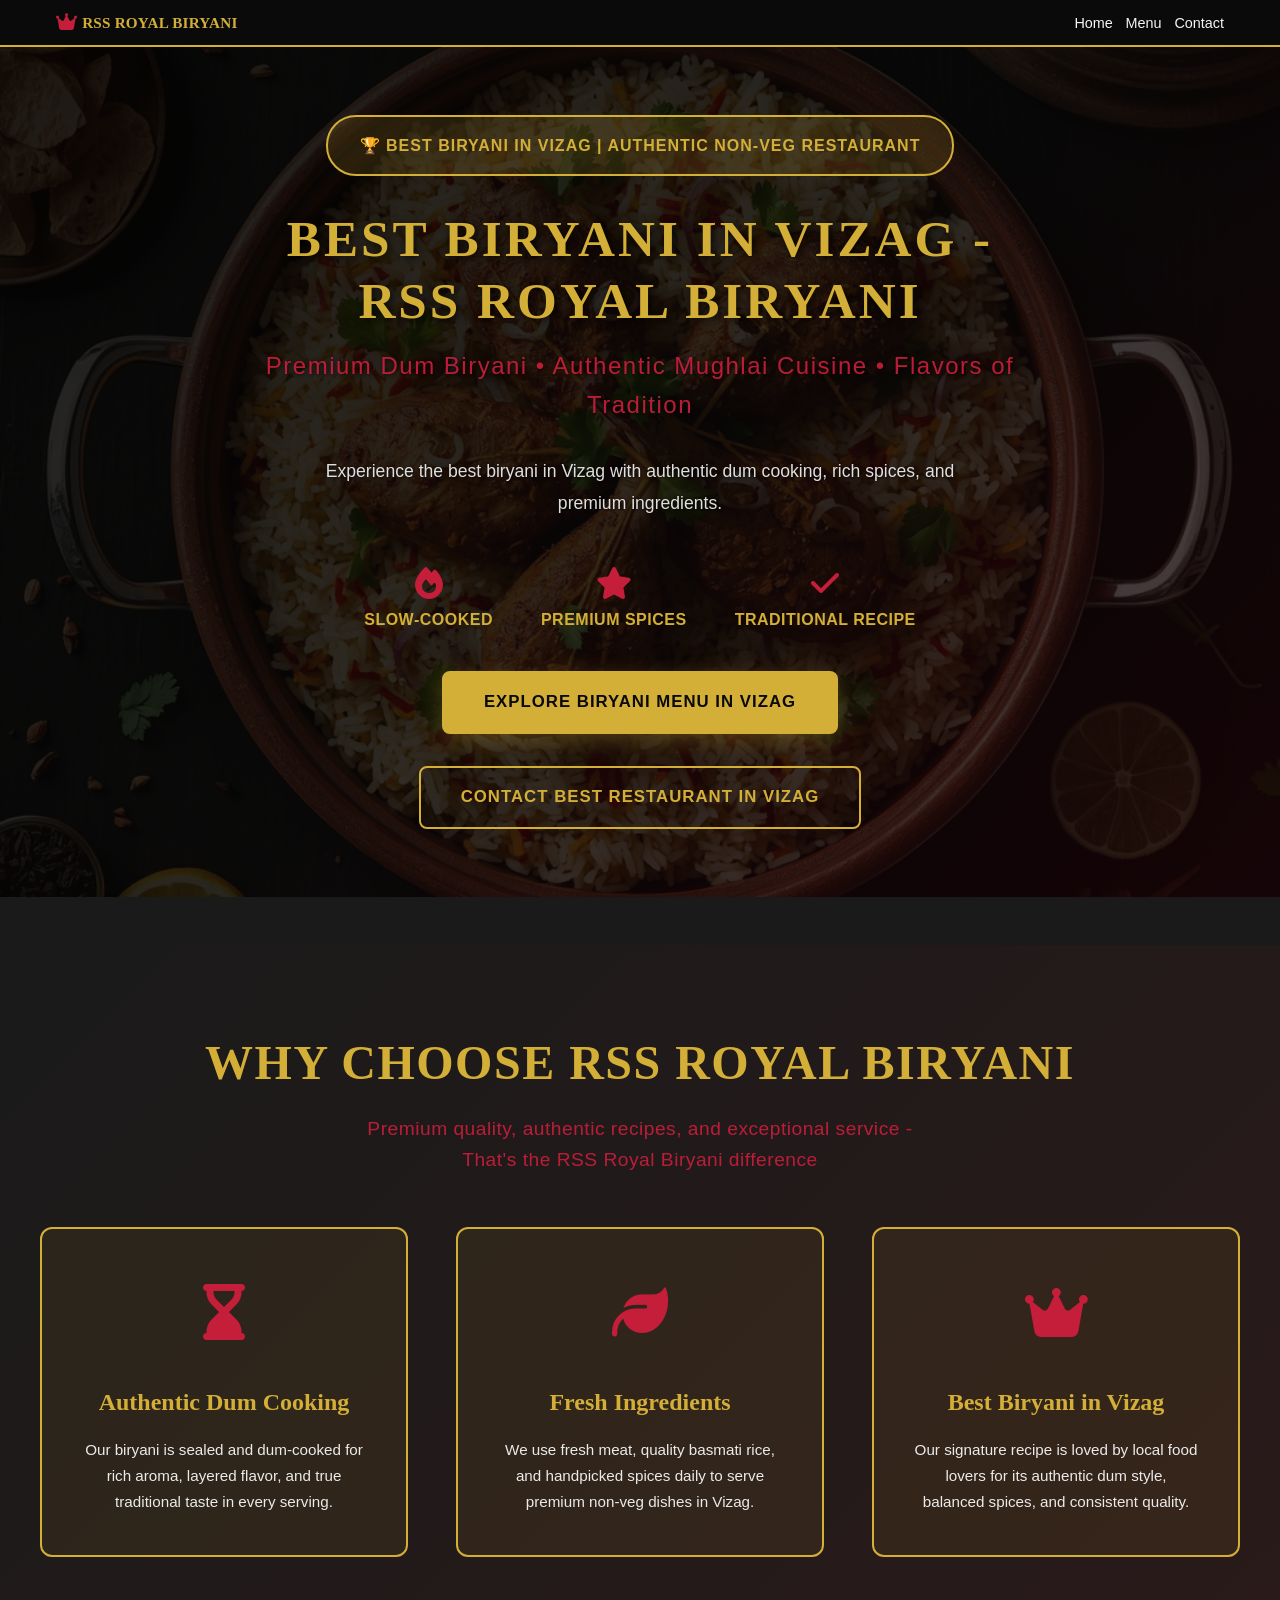
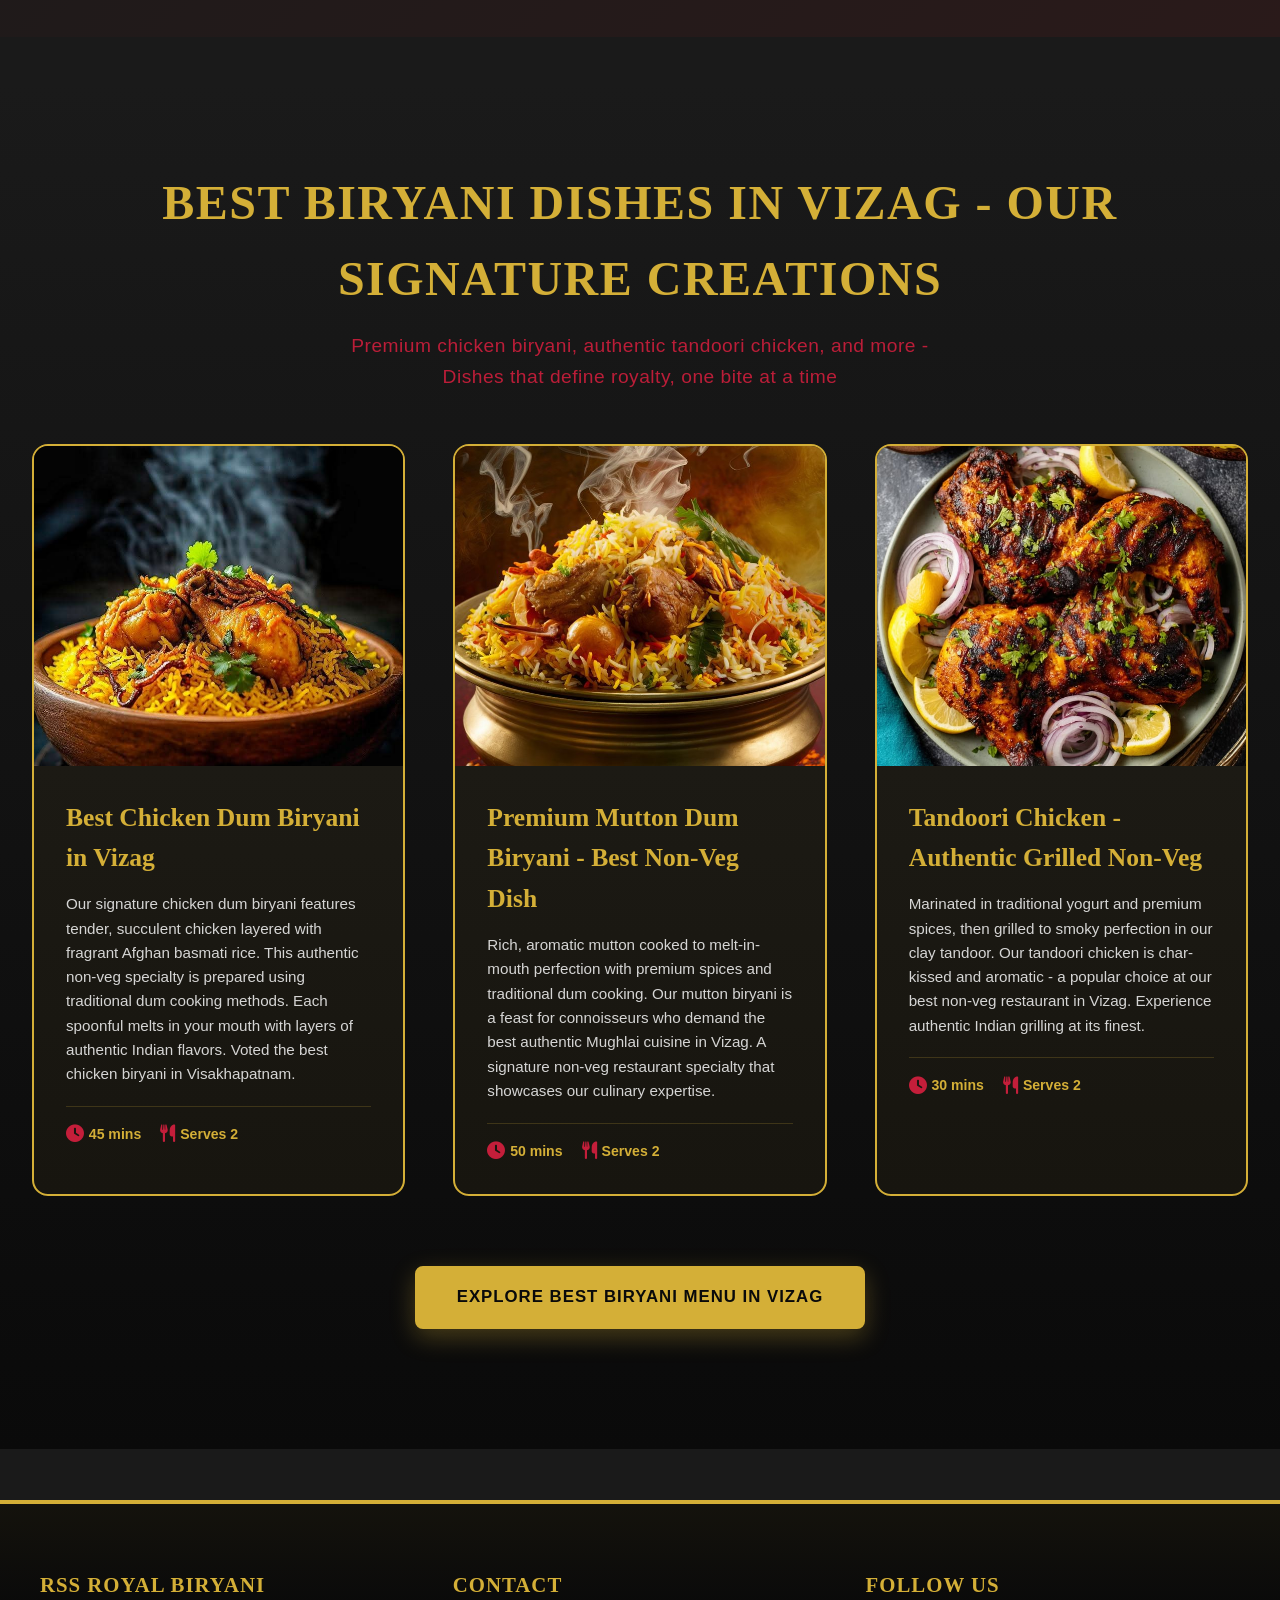
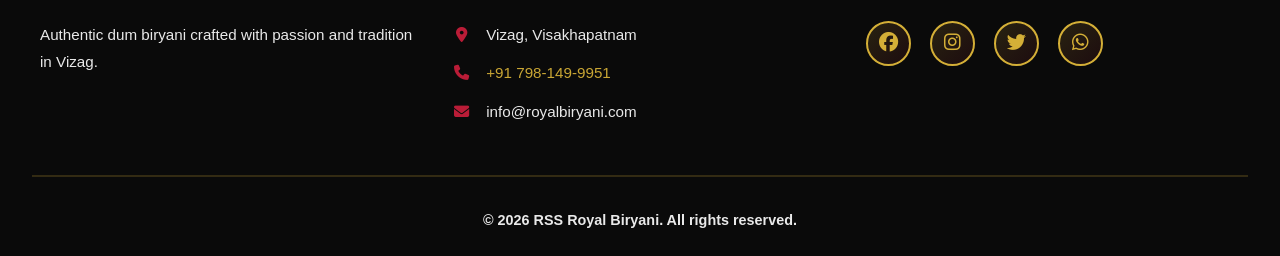
==== commit 3c15e91b: "Refine homepage/menu SEO content and hero layout Agent-Logs-Url: https://github.com/RSSSEETHARAMARAJ" ====
--- a/index.html
+++ b/index.html
@@ -3,7 +3,7 @@
 <head>
     <meta charset="UTF-8">
     <meta name="viewport" content="width=device-width, initial-scale=1.0">
-    <meta name="description" content="Experience the best biryani in Vizag at RSS Royal Biryani. Enjoy chicken biryani Vizag food lovers trust at a premium non veg restaurant Vizag.">
+    <meta name="description" content="Taste the best biryani in Vizag at RSS Royal Biryani. Enjoy authentic dum recipes, chicken biryani Vizag specials, and premium non veg restaurant Vizag flavors.">
     <meta name="keywords" content="best biryani in Vizag, best biryani restaurant, authentic dum biryani, chicken biryani Vizag, non veg restaurant Vizag, mutton biryani, tandoori chicken, biryani restaurant Visakhapatnam">
     <meta name="author" content="RSS Royal Biryani">
     <meta property="og:title" content="Best Biryani in Vizag | RSS Royal Biryani">
@@ -51,7 +51,7 @@
         </div>
         <div class="hero-content">
             <div class="hero-badge">🏆 Best Biryani in Vizag | Authentic Non-Veg Restaurant</div>
-            <h1 class="hero-title">Best Biryani in Vizag at RSS Royal Biryani</h1>
+            <h1 class="hero-title">Best Biryani in Vizag - RSS Royal Biryani</h1>
             <p class="hero-subtitle">Premium Dum Biryani • Authentic Mughlai Cuisine • Flavors of Tradition</p>
             <p class="hero-description">Experience the best biryani in Vizag with authentic dum cooking, rich spices, and premium ingredients.</p>
             <div class="hero-features">
@@ -79,29 +79,29 @@
     <section class="why-choose-us">
         <div class="section-header">
             <h2>Why Choose RSS Royal Biryani</h2>
-            <p>Trusted flavors, premium quality, and authentic cooking in Vizag</p>
+            <p>Premium quality, authentic recipes, and exceptional service - That's the RSS Royal Biryani difference</p>
         </div>
         <div class="features-container">
             <div class="feature-card">
                 <div class="feature-icon">
                     <i class="fas fa-hourglass-end"></i>
                 </div>
-                <h3>Authentic Dum Cooking</h3>
-                <p>Traditional dum technique seals in flavor and aroma for every biryani order.</p>
+                    <h3>Authentic Dum Cooking</h3>
+                    <p>Our biryani is sealed and dum-cooked for rich aroma, layered flavor, and true traditional taste in every serving.</p>
             </div>
             <div class="feature-card">
                 <div class="feature-icon">
                     <i class="fas fa-leaf"></i>
                 </div>
-                <h3>Fresh Ingredients</h3>
-                <p>Every dish is prepared with fresh meat, quality rice, and handpicked spices.</p>
+                    <h3>Fresh Ingredients</h3>
+                    <p>We use fresh meat, quality basmati rice, and handpicked spices daily to serve premium non-veg dishes in Vizag.</p>
             </div>
             <div class="feature-card">
                 <div class="feature-icon">
                     <i class="fas fa-crown"></i>
                 </div>
-                <h3>Best Biryani in Vizag</h3>
-                <p>Our signature recipes make RSS Royal Biryani a top non veg restaurant in Vizag.</p>
+                    <h3>Best Biryani in Vizag</h3>
+                    <p>Our signature recipe is loved by local food lovers for its authentic dum style, balanced spices, and consistent quality.</p>
             </div>
         </div>
     </section>
@@ -131,7 +131,7 @@
             </div>
             <div class="dish-card">
                 <div class="dish-image-wrapper">
-                    <img src="assets/images/dish-mutton-biryani.jpg" alt="Mutton dum biryani restaurant Vizag">
+                    <img src="assets/images/dish-mutton-biryani.jpg" alt="Mutton dum biryani in Vizag">
                     <div class="dish-overlay">
                         <span class="dish-label premium-label">Premium Choice</span>
                     </div>
@@ -163,7 +163,7 @@
             </div>
         </div>
         <div class="cta-divider">
-            <a href="menu.html" class="btn btn-primary btn-lg">Explore Biryani Menu in Vizag</a>
+            <a href="menu.html" class="btn btn-primary btn-lg">Explore Best Biryani Menu in Vizag</a>
         </div>
     </section>
 
--- a/style.css
+++ b/style.css
@@ -332,7 +332,7 @@
 }
 
 .hero-title {
-    font-size: clamp(1.9rem, 6.5vw, 3.9rem);
+    font-size: clamp(1.9rem, 7vw, 4rem);
     margin-bottom: 0.5rem;
     text-transform: uppercase;
     letter-spacing: clamp(1px, 0.3vw, 3px);
@@ -1352,7 +1352,7 @@
     }
 
     .hero-title {
-        font-size: 3rem;
+        font-size: clamp(2.2rem, 6vw, 3rem);
     }
 
     .hero-subtitle {
@@ -1480,7 +1480,7 @@
     }
 
     .hero-title {
-        font-size: 2.2rem;
+        font-size: clamp(1.9rem, 8vw, 2.2rem);
         letter-spacing: 2px;
     }
 
@@ -1649,7 +1649,7 @@
     }
 
     .hero-title {
-        font-size: 4.5rem;
+        font-size: clamp(3rem, 4vw, 4.2rem);
         letter-spacing: 3px;
         margin-bottom: 1rem;
     }
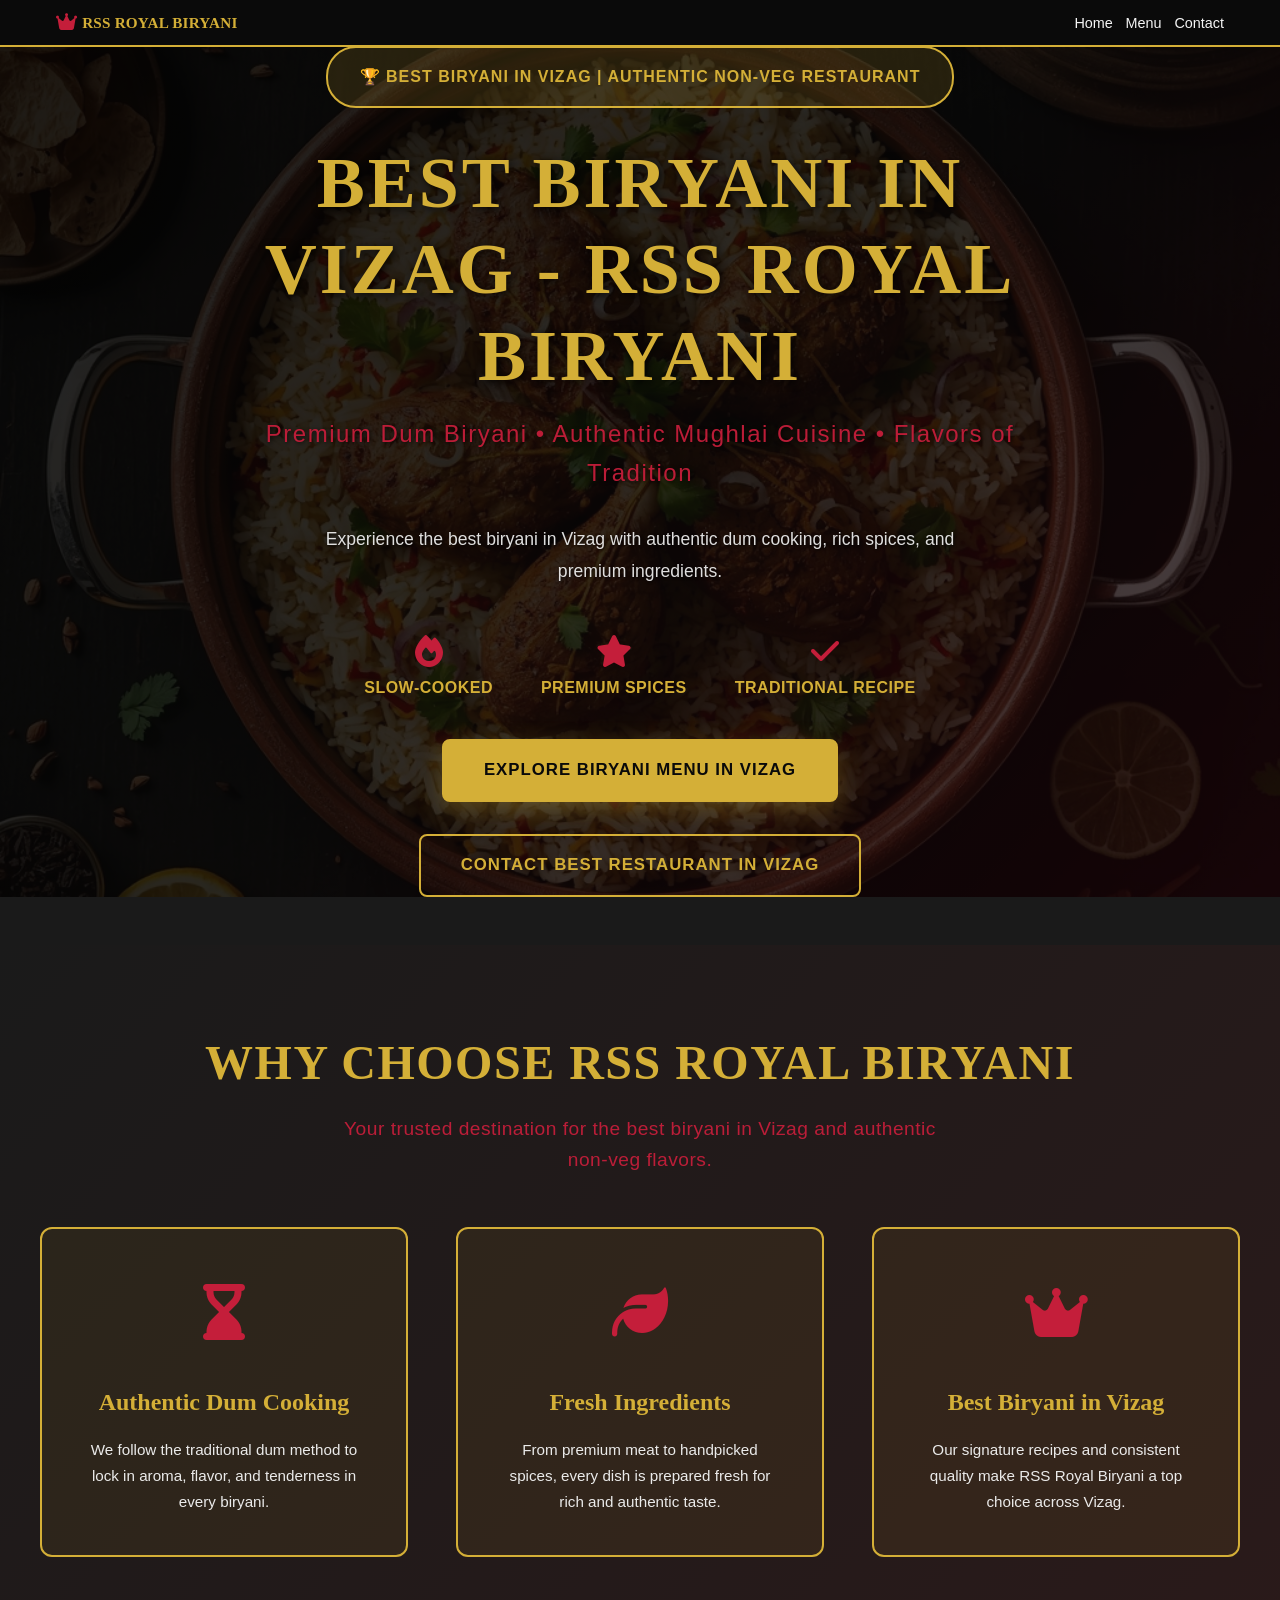
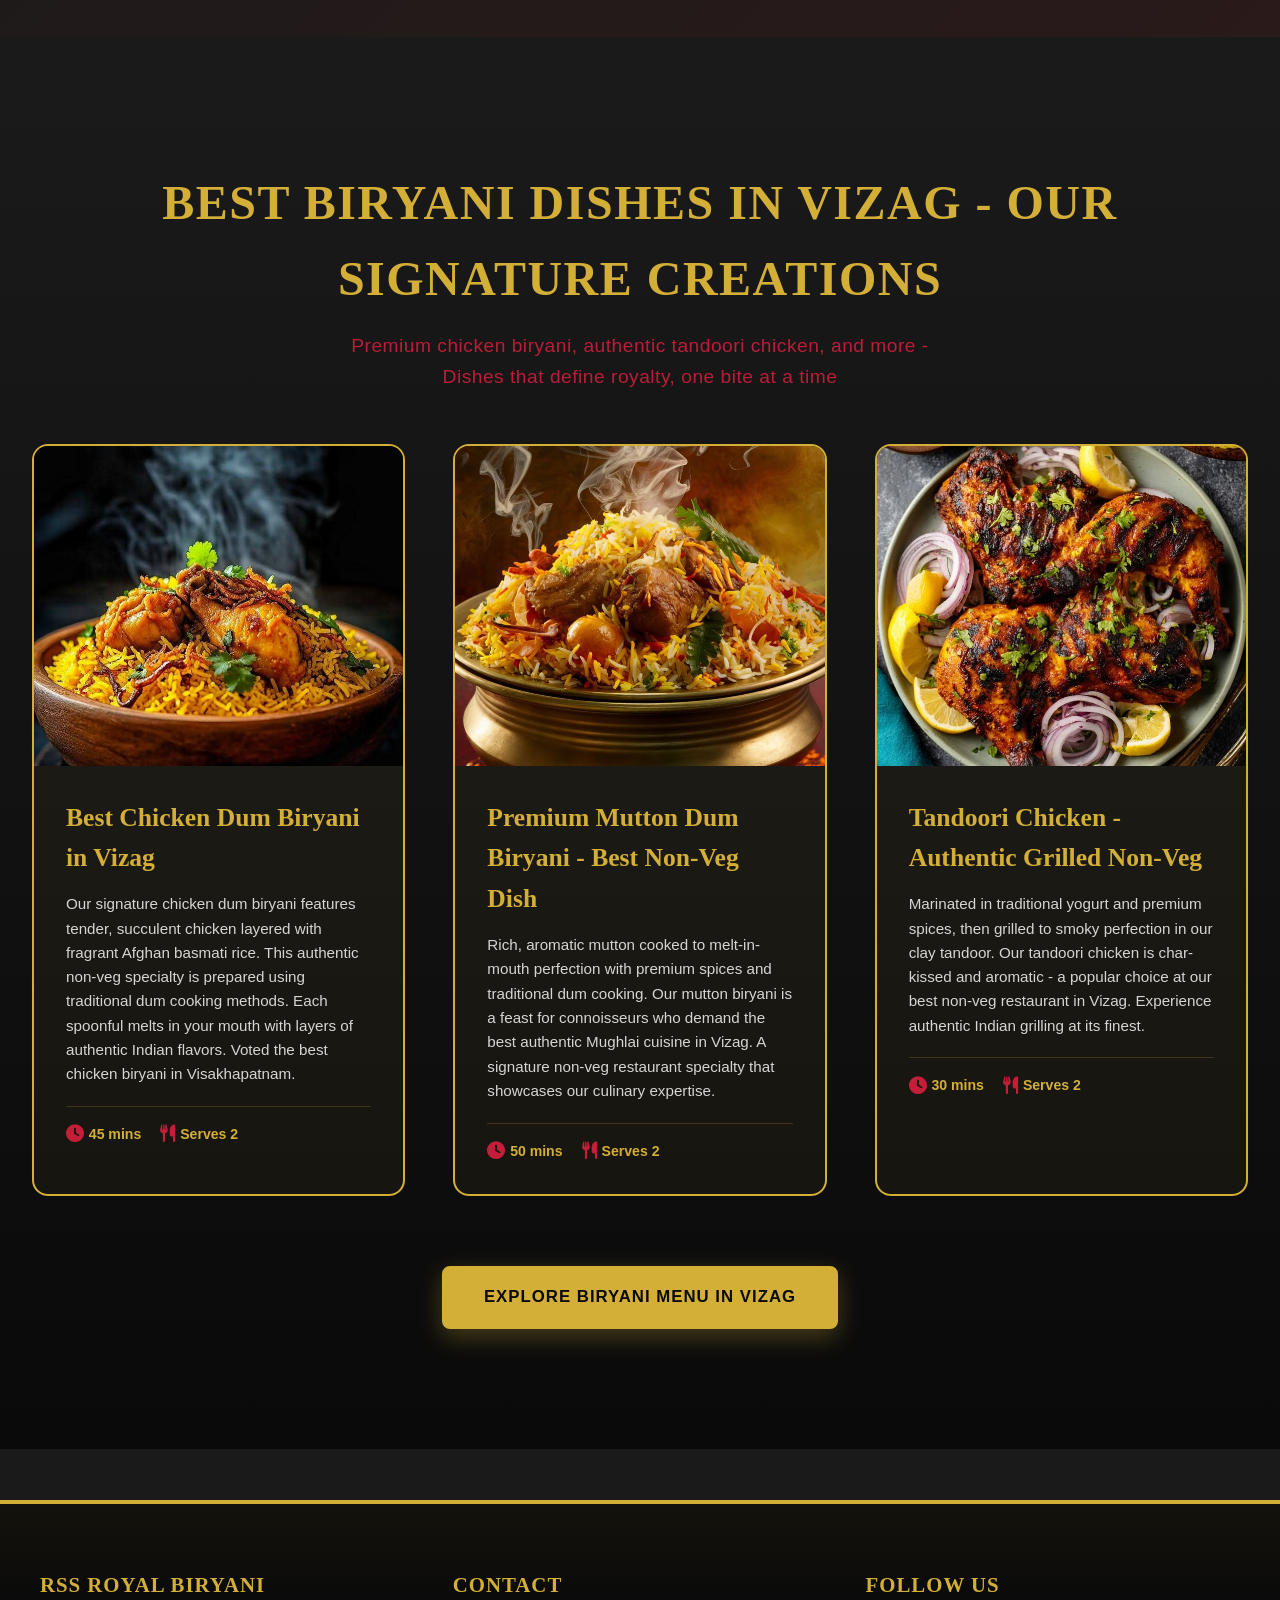
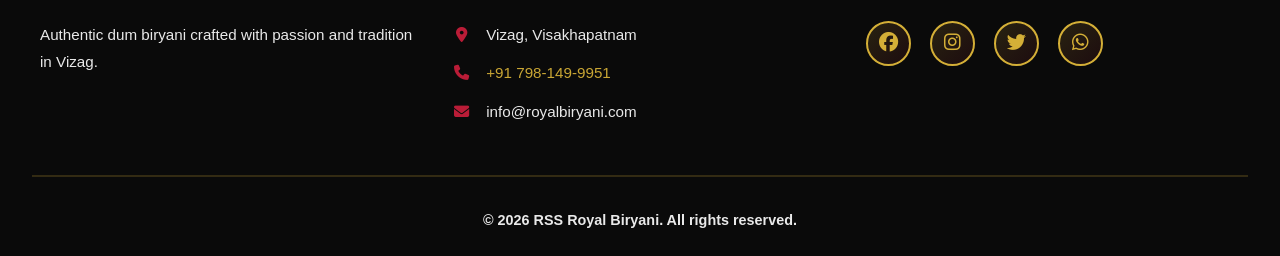
==== commit babae4c6: "Implement focused homepage and menu SEO content refinements Agent-Logs-Url: https://github.com/RSSSE" ====
--- a/index.html
+++ b/index.html
@@ -3,7 +3,7 @@
 <head>
     <meta charset="UTF-8">
     <meta name="viewport" content="width=device-width, initial-scale=1.0">
-    <meta name="description" content="Taste the best biryani in Vizag at RSS Royal Biryani. Enjoy authentic dum recipes, chicken biryani Vizag specials, and premium non veg restaurant Vizag flavors.">
+    <meta name="description" content="Best biryani in Vizag at RSS Royal Biryani. Enjoy chicken biryani Vizag food lovers trust at a premium non veg restaurant Vizag families choose for authentic dum cooking.">
     <meta name="keywords" content="best biryani in Vizag, best biryani restaurant, authentic dum biryani, chicken biryani Vizag, non veg restaurant Vizag, mutton biryani, tandoori chicken, biryani restaurant Visakhapatnam">
     <meta name="author" content="RSS Royal Biryani">
     <meta property="og:title" content="Best Biryani in Vizag | RSS Royal Biryani">
@@ -53,7 +53,9 @@
             <div class="hero-badge">🏆 Best Biryani in Vizag | Authentic Non-Veg Restaurant</div>
             <h1 class="hero-title">Best Biryani in Vizag - RSS Royal Biryani</h1>
             <p class="hero-subtitle">Premium Dum Biryani • Authentic Mughlai Cuisine • Flavors of Tradition</p>
-            <p class="hero-description">Experience the best biryani in Vizag with authentic dum cooking, rich spices, and premium ingredients.</p>
+            <p class="hero-description">
+                Experience the best biryani in Vizag with authentic dum cooking, rich spices, and premium ingredients.
+            </p>
             <div class="hero-features">
                 <div class="hero-feature">
                     <i class="fas fa-fire"></i>
@@ -75,33 +77,33 @@
         </div>
     </section>
 
-    <!-- Why Choose Us Section -->
+    <!-- Why Choose RSS Royal Biryani Section -->
     <section class="why-choose-us">
         <div class="section-header">
             <h2>Why Choose RSS Royal Biryani</h2>
-            <p>Premium quality, authentic recipes, and exceptional service - That's the RSS Royal Biryani difference</p>
+            <p>Your trusted destination for the best biryani in Vizag and authentic non-veg flavors.</p>
         </div>
         <div class="features-container">
             <div class="feature-card">
                 <div class="feature-icon">
                     <i class="fas fa-hourglass-end"></i>
                 </div>
-                    <h3>Authentic Dum Cooking</h3>
-                    <p>Our biryani is sealed and dum-cooked for rich aroma, layered flavor, and true traditional taste in every serving.</p>
+                <h3>Authentic Dum Cooking</h3>
+                <p>We follow the traditional dum method to lock in aroma, flavor, and tenderness in every biryani.</p>
             </div>
             <div class="feature-card">
                 <div class="feature-icon">
                     <i class="fas fa-leaf"></i>
                 </div>
-                    <h3>Fresh Ingredients</h3>
-                    <p>We use fresh meat, quality basmati rice, and handpicked spices daily to serve premium non-veg dishes in Vizag.</p>
+                <h3>Fresh Ingredients</h3>
+                <p>From premium meat to handpicked spices, every dish is prepared fresh for rich and authentic taste.</p>
             </div>
             <div class="feature-card">
                 <div class="feature-icon">
                     <i class="fas fa-crown"></i>
                 </div>
-                    <h3>Best Biryani in Vizag</h3>
-                    <p>Our signature recipe is loved by local food lovers for its authentic dum style, balanced spices, and consistent quality.</p>
+                <h3>Best Biryani in Vizag</h3>
+                <p>Our signature recipes and consistent quality make RSS Royal Biryani a top choice across Vizag.</p>
             </div>
         </div>
     </section>
@@ -163,7 +165,7 @@
             </div>
         </div>
         <div class="cta-divider">
-            <a href="menu.html" class="btn btn-primary btn-lg">Explore Best Biryani Menu in Vizag</a>
+            <a href="menu.html" class="btn btn-primary btn-lg">Explore Biryani Menu in Vizag</a>
         </div>
     </section>
 
--- a/style.css
+++ b/style.css
@@ -1352,7 +1352,7 @@
     }
 
     .hero-title {
-        font-size: clamp(2.2rem, 6vw, 3rem);
+        font-size: 3rem;
     }
 
     .hero-subtitle {
@@ -1480,7 +1480,7 @@
     }
 
     .hero-title {
-        font-size: clamp(1.9rem, 8vw, 2.2rem);
+        font-size: 2.2rem;
         letter-spacing: 2px;
     }
 
@@ -1649,7 +1649,7 @@
     }
 
     .hero-title {
-        font-size: clamp(3rem, 4vw, 4.2rem);
+        font-size: 4.5rem;
         letter-spacing: 3px;
         margin-bottom: 1rem;
     }
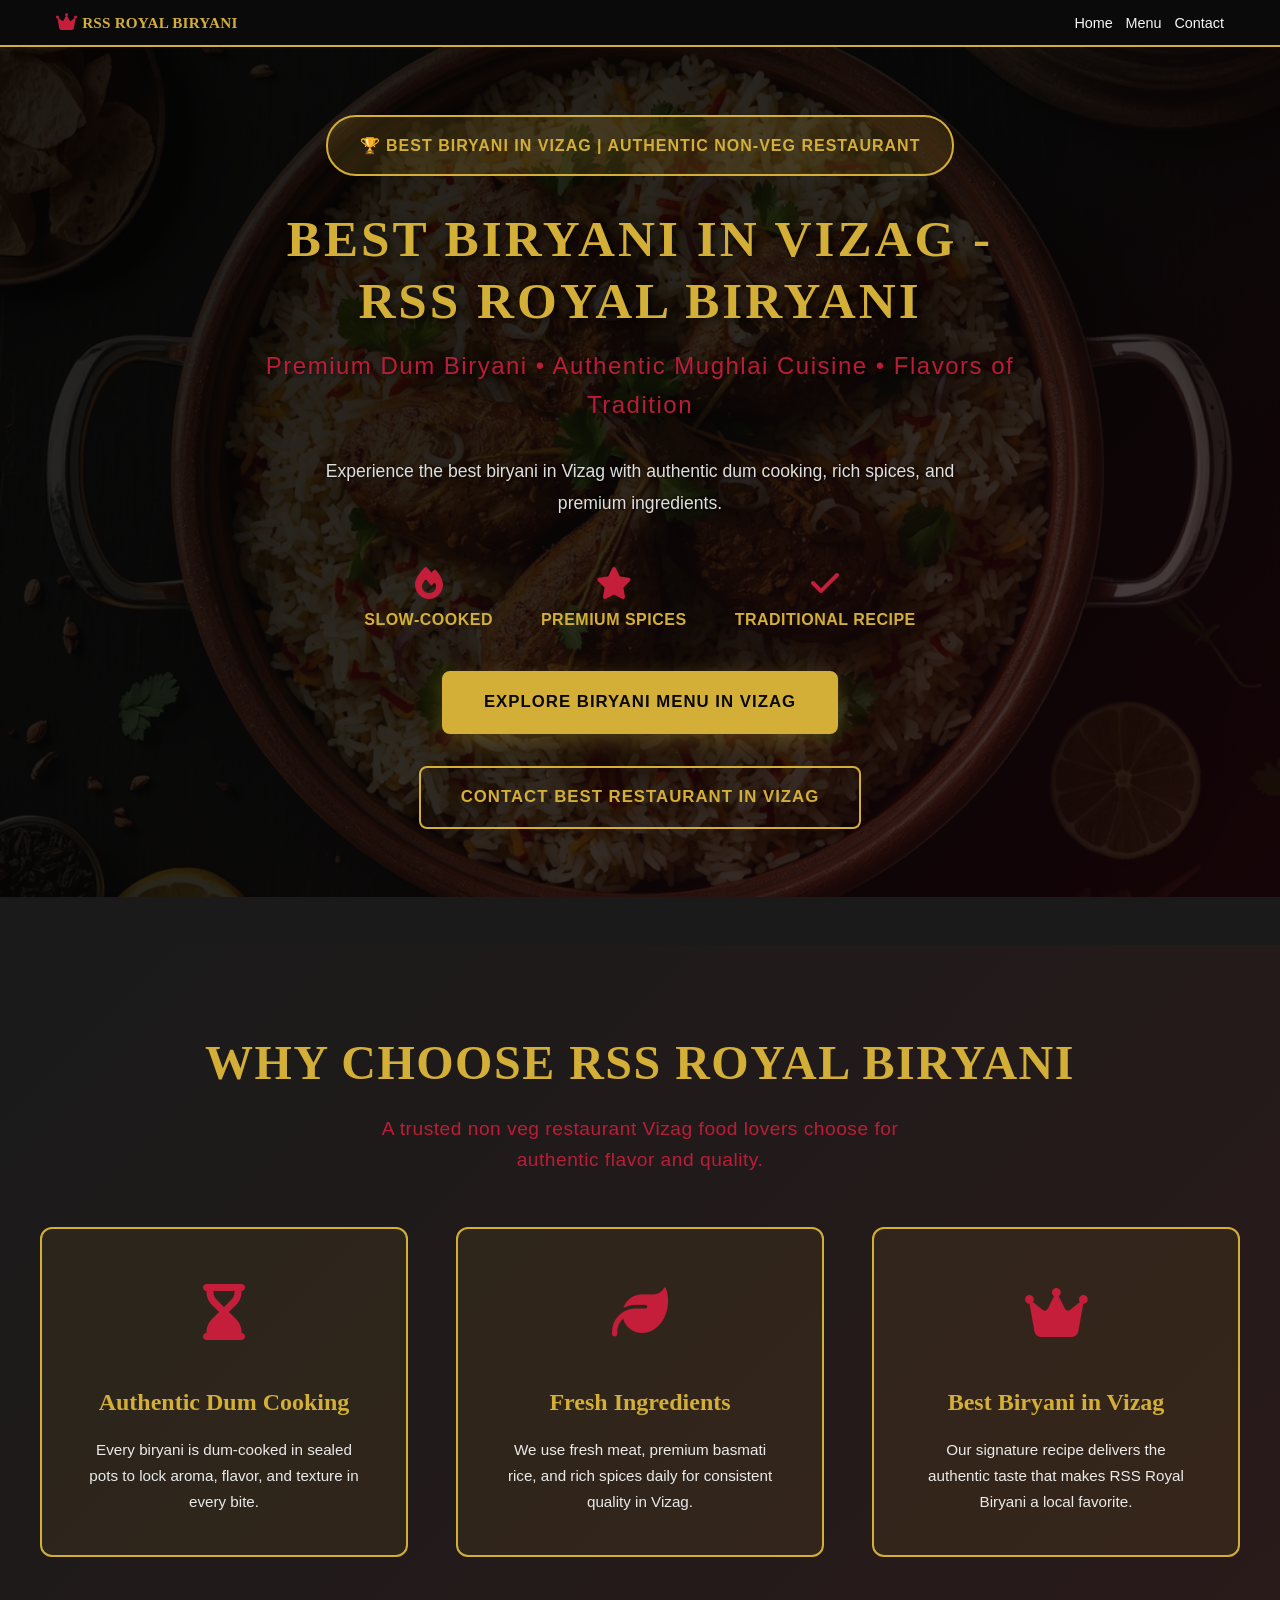
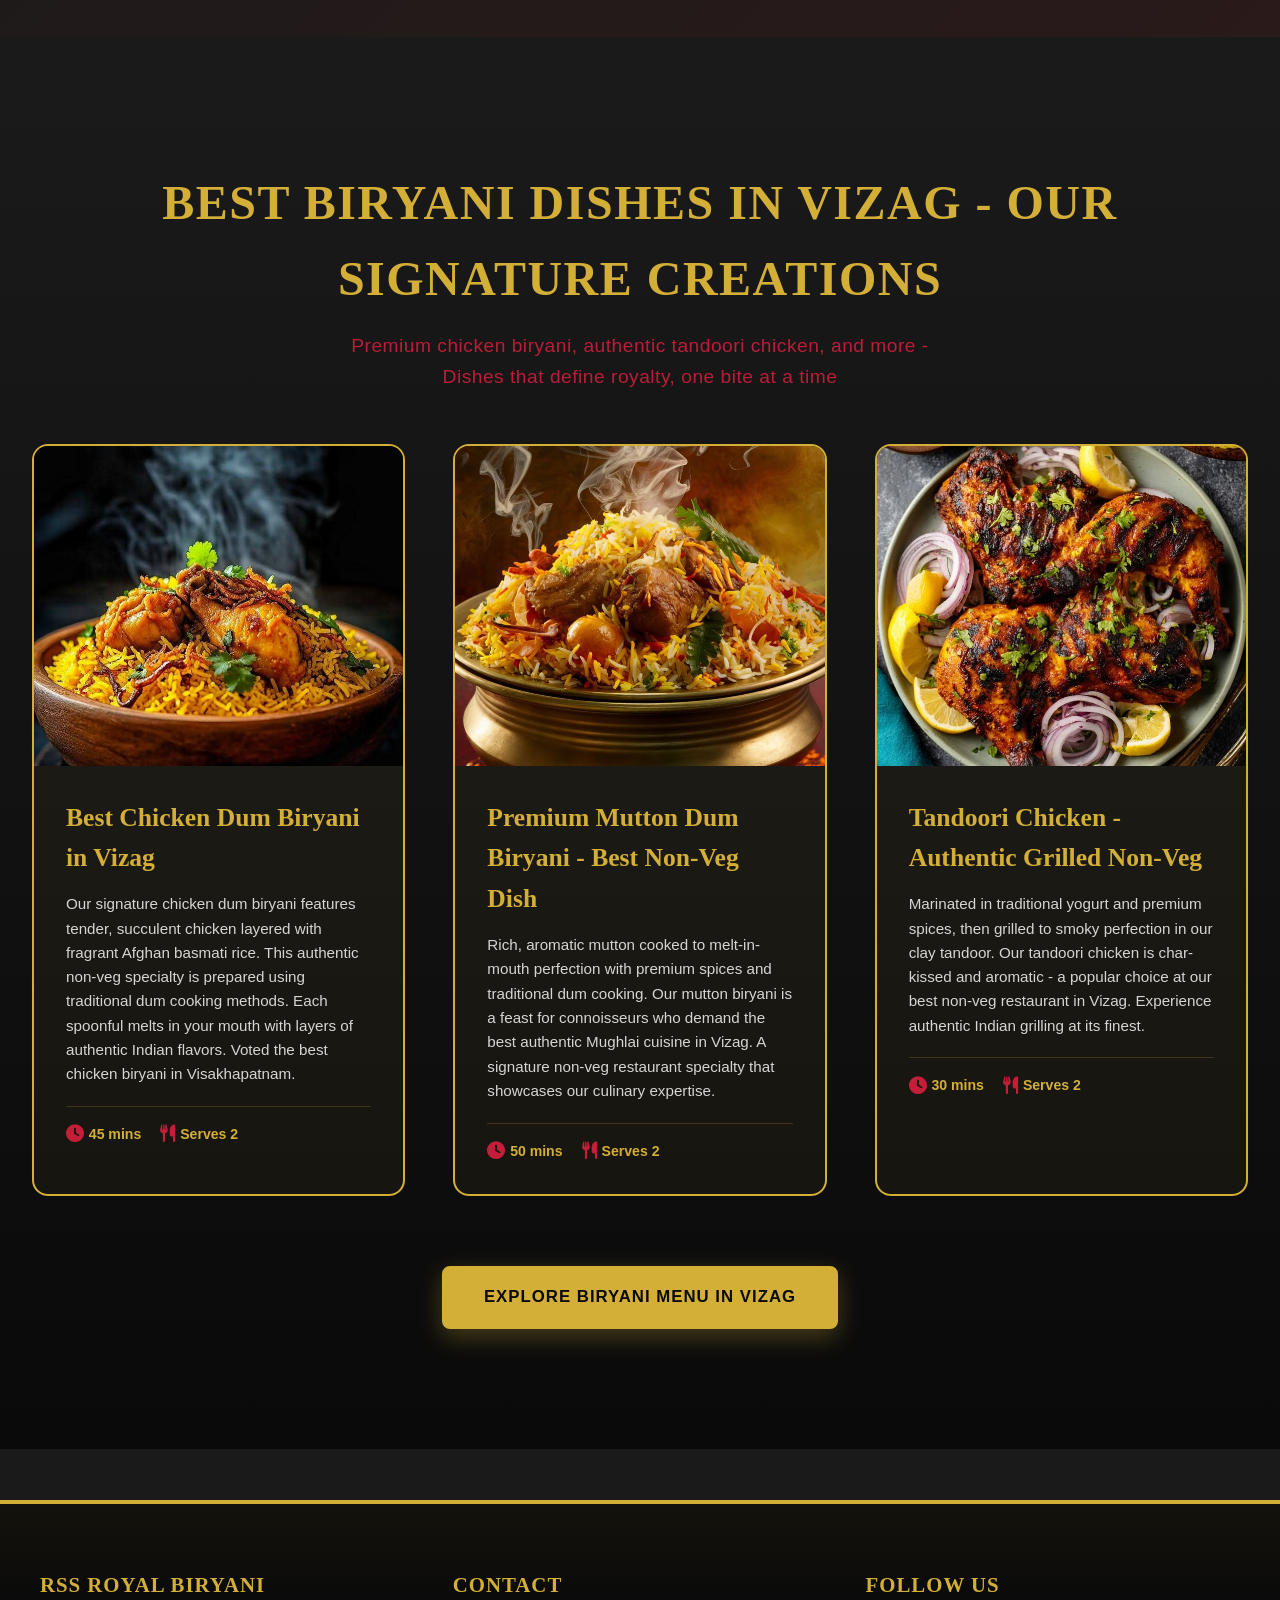
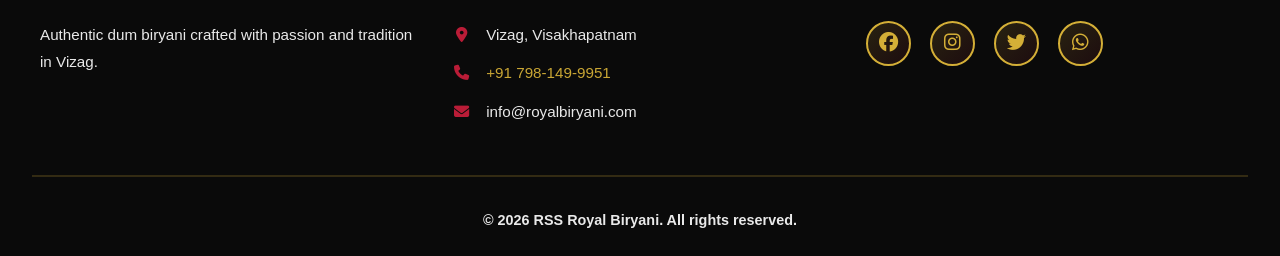
==== commit 855d2d26: "Refine homepage and menu SEO content for Vizag assignment Agent-Logs-Url: https://github.com/RSSSEET" ====
--- a/index.html
+++ b/index.html
@@ -3,7 +3,7 @@
 <head>
     <meta charset="UTF-8">
     <meta name="viewport" content="width=device-width, initial-scale=1.0">
-    <meta name="description" content="Best biryani in Vizag at RSS Royal Biryani. Enjoy chicken biryani Vizag food lovers trust at a premium non veg restaurant Vizag families choose for authentic dum cooking.">
+    <meta name="description" content="Best biryani in Vizag at RSS Royal Biryani. Enjoy chicken biryani Vizag style with authentic dum cooking at our trusted non veg restaurant Vizag food lovers choose.">
     <meta name="keywords" content="best biryani in Vizag, best biryani restaurant, authentic dum biryani, chicken biryani Vizag, non veg restaurant Vizag, mutton biryani, tandoori chicken, biryani restaurant Visakhapatnam">
     <meta name="author" content="RSS Royal Biryani">
     <meta property="og:title" content="Best Biryani in Vizag | RSS Royal Biryani">
@@ -77,11 +77,11 @@
         </div>
     </section>
 
-    <!-- Why Choose RSS Royal Biryani Section -->
+    <!-- Why Choose RSS Royal Biryani -->
     <section class="why-choose-us">
         <div class="section-header">
             <h2>Why Choose RSS Royal Biryani</h2>
-            <p>Your trusted destination for the best biryani in Vizag and authentic non-veg flavors.</p>
+            <p>A trusted non veg restaurant Vizag food lovers choose for authentic flavor and quality.</p>
         </div>
         <div class="features-container">
             <div class="feature-card">
@@ -89,21 +89,21 @@
                     <i class="fas fa-hourglass-end"></i>
                 </div>
                 <h3>Authentic Dum Cooking</h3>
-                <p>We follow the traditional dum method to lock in aroma, flavor, and tenderness in every biryani.</p>
+                <p>Every biryani is dum-cooked in sealed pots to lock aroma, flavor, and texture in every bite.</p>
             </div>
             <div class="feature-card">
                 <div class="feature-icon">
                     <i class="fas fa-leaf"></i>
                 </div>
                 <h3>Fresh Ingredients</h3>
-                <p>From premium meat to handpicked spices, every dish is prepared fresh for rich and authentic taste.</p>
+                <p>We use fresh meat, premium basmati rice, and rich spices daily for consistent quality in Vizag.</p>
             </div>
             <div class="feature-card">
                 <div class="feature-icon">
                     <i class="fas fa-crown"></i>
                 </div>
                 <h3>Best Biryani in Vizag</h3>
-                <p>Our signature recipes and consistent quality make RSS Royal Biryani a top choice across Vizag.</p>
+                <p>Our signature recipe delivers the authentic taste that makes RSS Royal Biryani a local favorite.</p>
             </div>
         </div>
     </section>
--- a/style.css
+++ b/style.css
@@ -332,7 +332,7 @@
 }
 
 .hero-title {
-    font-size: clamp(1.9rem, 7vw, 4rem);
+    font-size: clamp(1.9rem, 6.5vw, 4rem);
     margin-bottom: 0.5rem;
     text-transform: uppercase;
     letter-spacing: clamp(1px, 0.3vw, 3px);
@@ -1352,7 +1352,7 @@
     }
 
     .hero-title {
-        font-size: 3rem;
+        font-size: clamp(2rem, 6vw, 3.2rem);
     }
 
     .hero-subtitle {
@@ -1480,7 +1480,7 @@
     }
 
     .hero-title {
-        font-size: 2.2rem;
+        font-size: clamp(1.9rem, 8vw, 2.4rem);
         letter-spacing: 2px;
     }
 
@@ -1649,7 +1649,7 @@
     }
 
     .hero-title {
-        font-size: 4.5rem;
+        font-size: clamp(3rem, 4vw, 4rem);
         letter-spacing: 3px;
         margin-bottom: 1rem;
     }
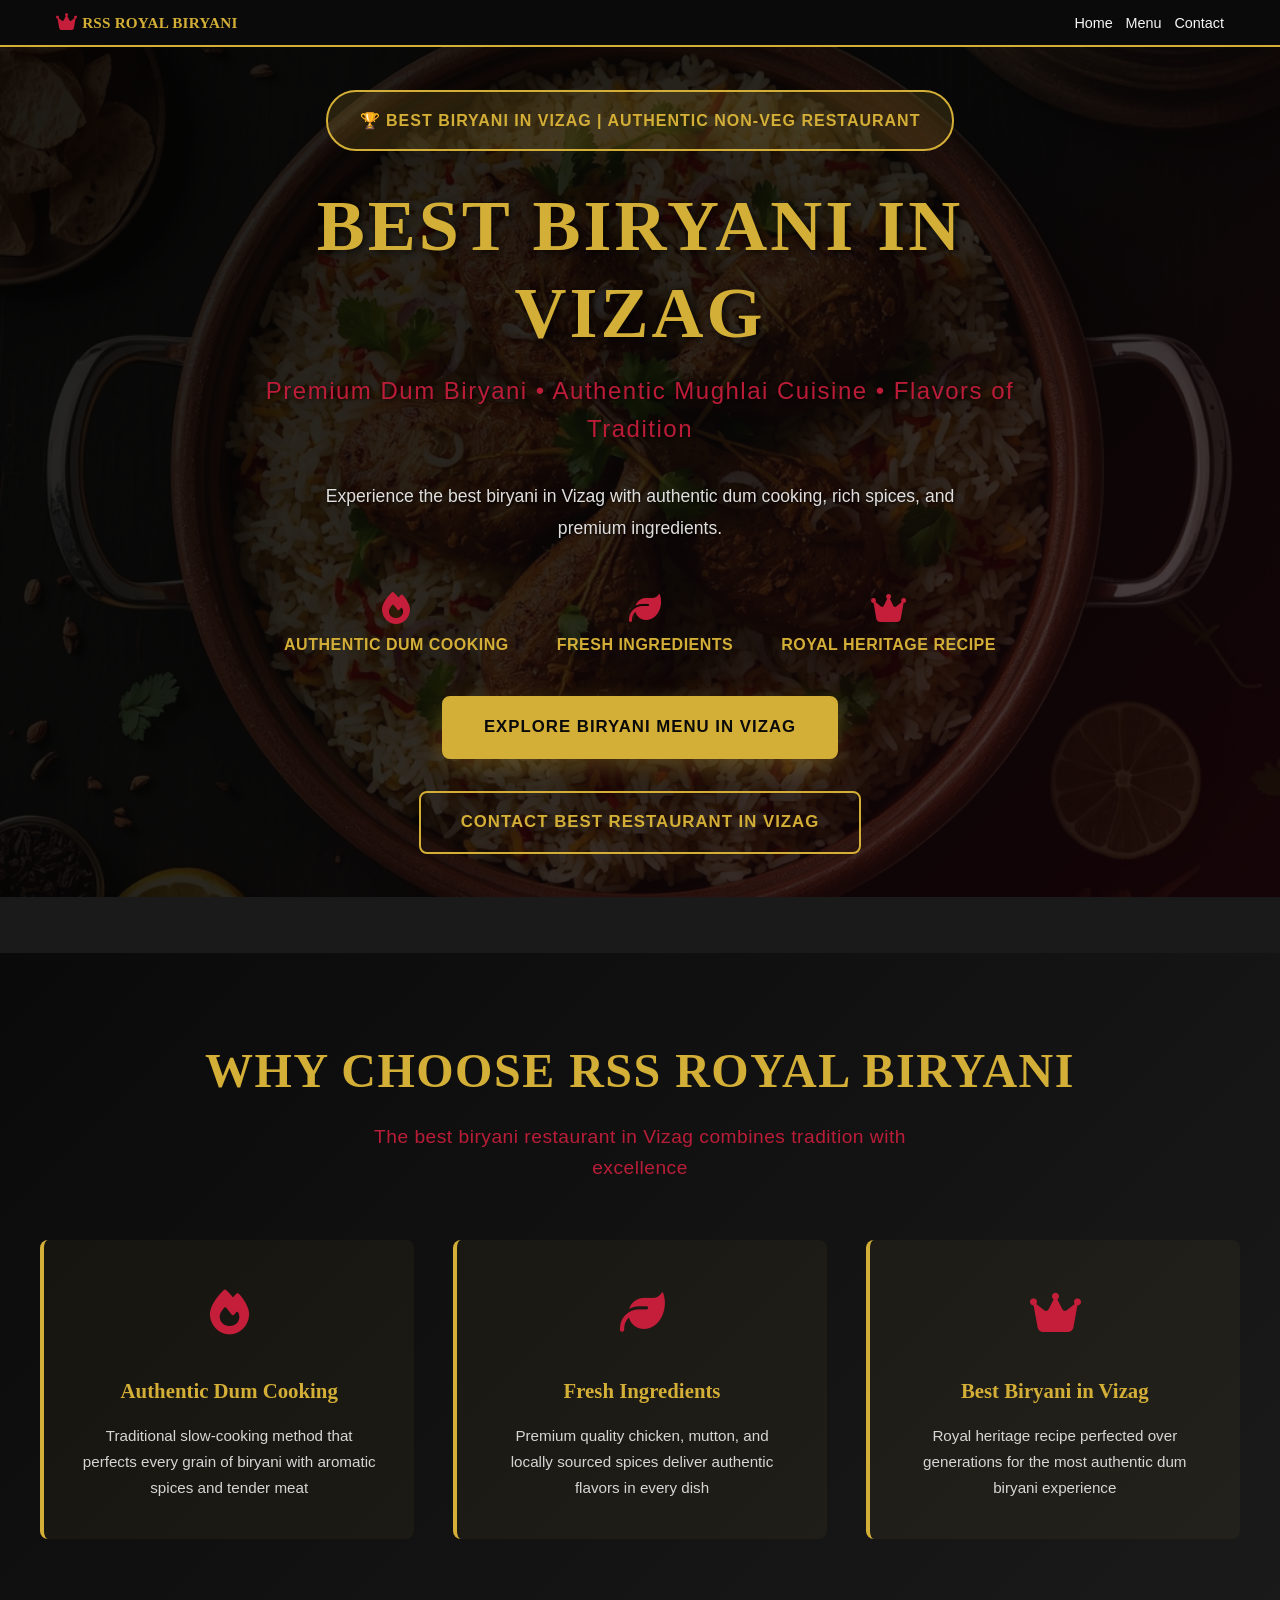
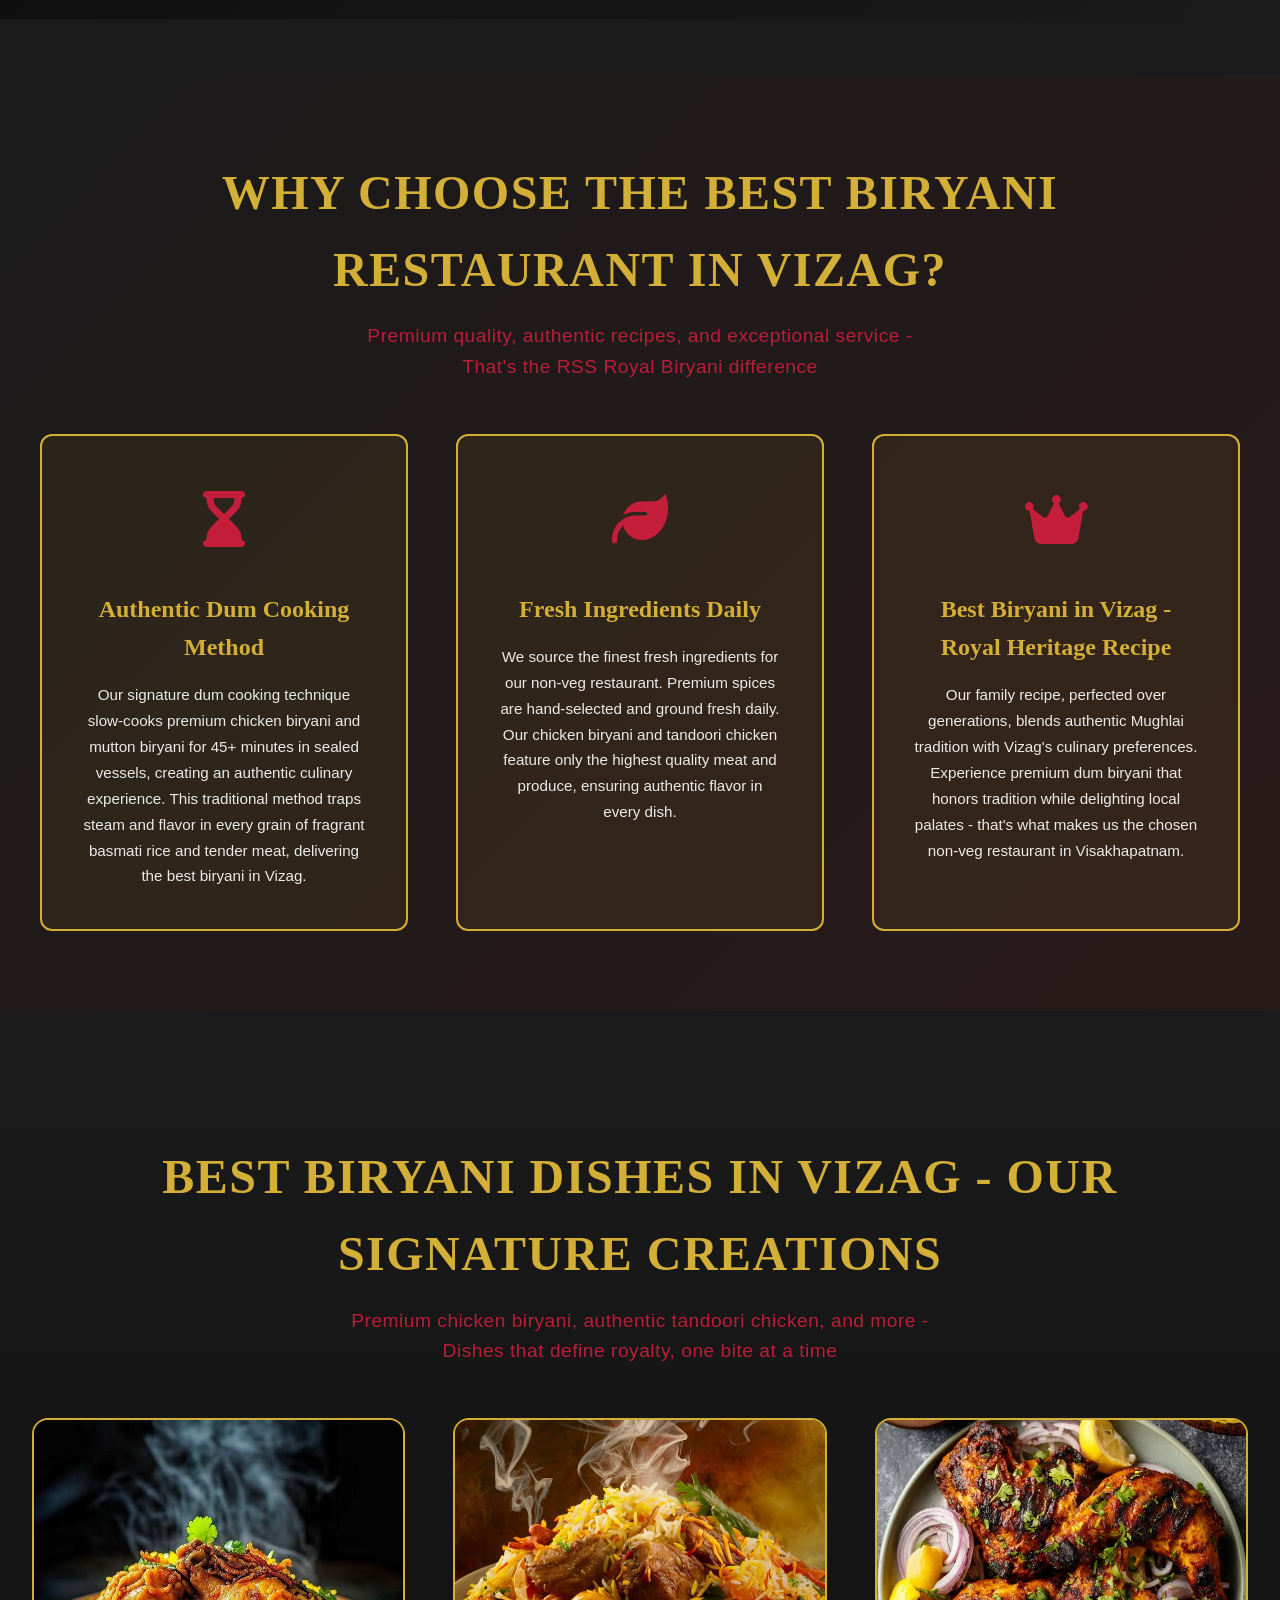
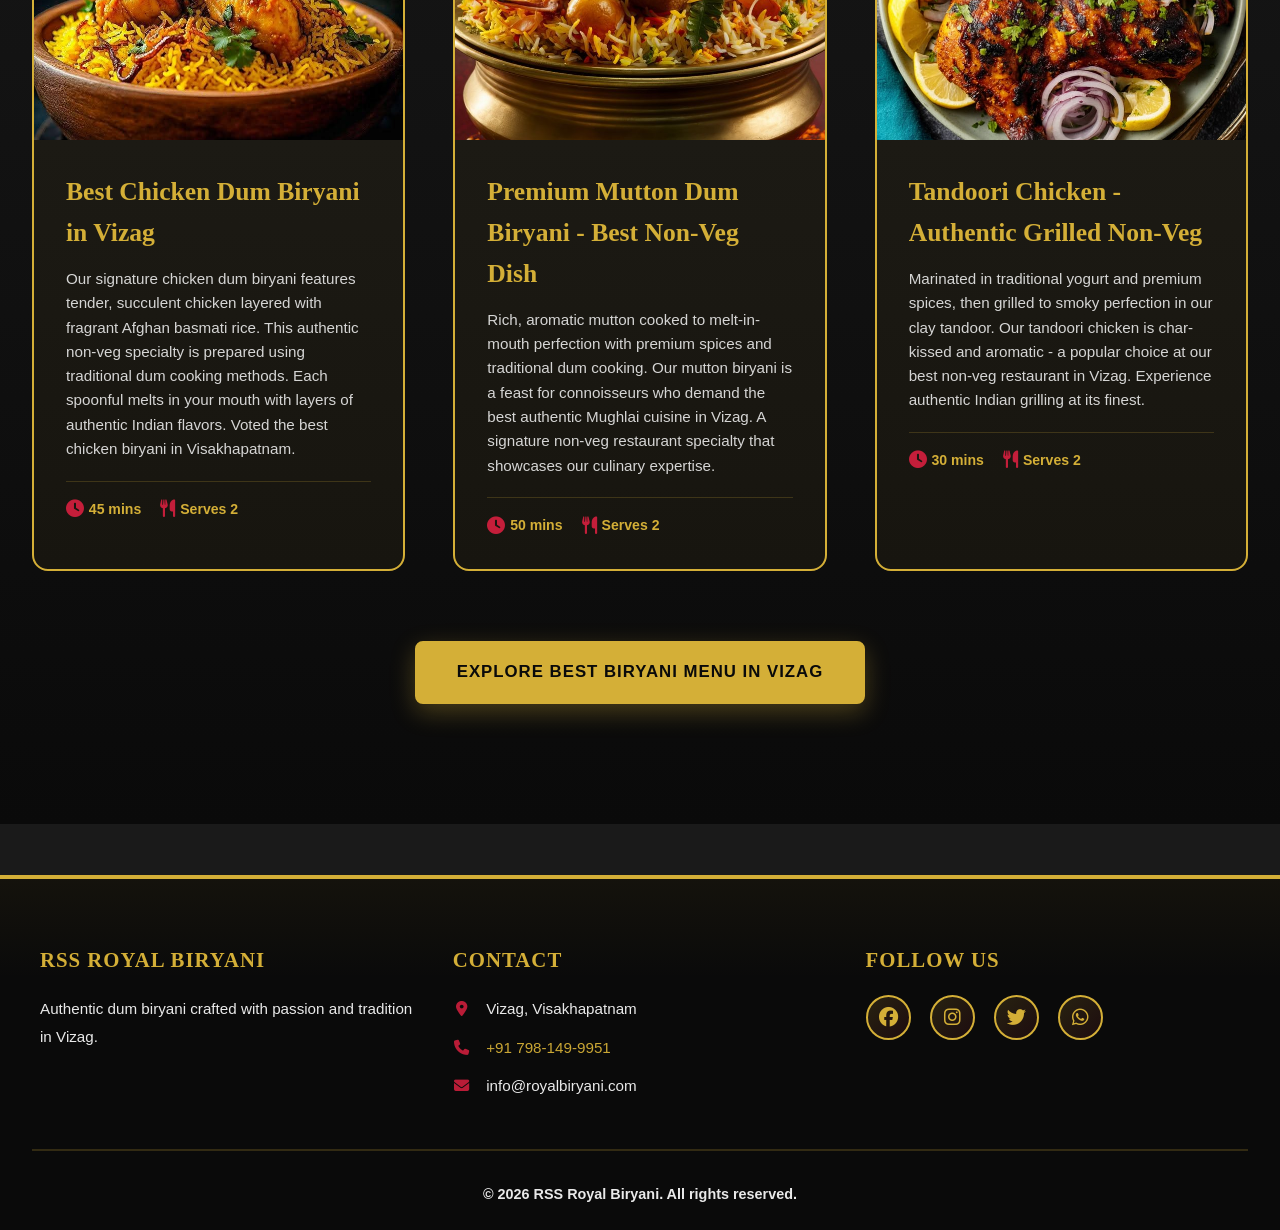
==== commit dd1b705a: "save current changes" ====
--- a/index.html
+++ b/index.html
@@ -3,13 +3,13 @@
 <head>
     <meta charset="UTF-8">
     <meta name="viewport" content="width=device-width, initial-scale=1.0">
-    <meta name="description" content="Best biryani in Vizag at RSS Royal Biryani. Enjoy chicken biryani Vizag style with authentic dum cooking at our trusted non veg restaurant Vizag food lovers choose.">
+    <meta name="description" content="Best Biryani in Vizag | Authentic Dum Biryani at RSS Royal Biryani. Premium chicken biryani, mutton biryani & tandoori chicken. Order now for authentic Mughlai cuisine in Visakhapatnam.">
     <meta name="keywords" content="best biryani in Vizag, best biryani restaurant, authentic dum biryani, chicken biryani Vizag, non veg restaurant Vizag, mutton biryani, tandoori chicken, biryani restaurant Visakhapatnam">
     <meta name="author" content="RSS Royal Biryani">
     <meta property="og:title" content="Best Biryani in Vizag | RSS Royal Biryani">
     <meta property="og:description" content="Discover the best biryani in Vizag with authentic dum cooking, premium spices, and traditional Mughlai recipes at RSS Royal Biryani.">
     <meta property="og:type" content="website">
-    <title>Best Biryani in Vizag | RSS Royal Biryani</title>
+    <title>Best Biryani in Vizag | RSS Royal Biryani - Authentic Dum Biryani</title>
     <link rel="stylesheet" href="style.css">
     <link rel="stylesheet" href="https://cdnjs.cloudflare.com/ajax/libs/font-awesome/6.4.0/css/all.min.css">
     <!-- Google tag (gtag.js) -->
@@ -46,12 +46,12 @@
     <section class="hero">
         <div class="hero-overlay"></div>
         <div class="hero-image-container">
-            <img src="assets/images/hero-biryani.jpg" alt="Chicken dum biryani in Vizag" class="hero-image">
+            <img src="assets/images/hero-biryani.jpg" alt="Authentic chicken dum biryani in Vizag" class="hero-image">
             <div class="hero-image-gradient"></div>
         </div>
         <div class="hero-content">
             <div class="hero-badge">🏆 Best Biryani in Vizag | Authentic Non-Veg Restaurant</div>
-            <h1 class="hero-title">Best Biryani in Vizag - RSS Royal Biryani</h1>
+            <h1 class="hero-title">Best Biryani in Vizag</h1>
             <p class="hero-subtitle">Premium Dum Biryani • Authentic Mughlai Cuisine • Flavors of Tradition</p>
             <p class="hero-description">
                 Experience the best biryani in Vizag with authentic dum cooking, rich spices, and premium ingredients.
@@ -59,15 +59,15 @@
             <div class="hero-features">
                 <div class="hero-feature">
                     <i class="fas fa-fire"></i>
-                    <span>Slow-Cooked</span>
+                    <span>Authentic Dum Cooking</span>
                 </div>
                 <div class="hero-feature">
-                    <i class="fas fa-star"></i>
-                    <span>Premium Spices</span>
+                    <i class="fas fa-leaf"></i>
+                    <span>Fresh Ingredients</span>
                 </div>
                 <div class="hero-feature">
-                    <i class="fas fa-check"></i>
-                    <span>Traditional Recipe</span>
+                    <i class="fas fa-crown"></i>
+                    <span>Royal Heritage Recipe</span>
                 </div>
             </div>
             <div class="hero-buttons">
@@ -77,33 +77,64 @@
         </div>
     </section>
 
-    <!-- Why Choose RSS Royal Biryani -->
+    <!-- Why Choose RSS Royal Biryani Section -->
+    <section class="trust-section">
+        <div class="section-header">
+            <h2>Why Choose RSS Royal Biryani</h2>
+            <p>The best biryani restaurant in Vizag combines tradition with excellence</p>
+        </div>
+        <div class="trust-grid">
+            <div class="trust-card">
+                <div class="trust-icon">
+                    <i class="fas fa-fire"></i>
+                </div>
+                <h3>Authentic Dum Cooking</h3>
+                <p>Traditional slow-cooking method that perfects every grain of biryani with aromatic spices and tender meat</p>
+            </div>
+            <div class="trust-card">
+                <div class="trust-icon">
+                    <i class="fas fa-leaf"></i>
+                </div>
+                <h3>Fresh Ingredients</h3>
+                <p>Premium quality chicken, mutton, and locally sourced spices deliver authentic flavors in every dish</p>
+            </div>
+            <div class="trust-card">
+                <div class="trust-icon">
+                    <i class="fas fa-crown"></i>
+                </div>
+                <h3>Best Biryani in Vizag</h3>
+                <p>Royal heritage recipe perfected over generations for the most authentic dum biryani experience</p>
+            </div>
+        </div>
+    </section>
+
+    <!-- Why Choose Us Section -->
     <section class="why-choose-us">
         <div class="section-header">
-            <h2>Why Choose RSS Royal Biryani</h2>
-            <p>A trusted non veg restaurant Vizag food lovers choose for authentic flavor and quality.</p>
+            <h2>Why Choose the Best Biryani Restaurant in Vizag?</h2>
+            <p>Premium quality, authentic recipes, and exceptional service - That's the RSS Royal Biryani difference</p>
         </div>
         <div class="features-container">
             <div class="feature-card">
                 <div class="feature-icon">
                     <i class="fas fa-hourglass-end"></i>
                 </div>
-                <h3>Authentic Dum Cooking</h3>
-                <p>Every biryani is dum-cooked in sealed pots to lock aroma, flavor, and texture in every bite.</p>
+                <h3>Authentic Dum Cooking Method</h3>
+                <p>Our signature dum cooking technique slow-cooks premium chicken biryani and mutton biryani for 45+ minutes in sealed vessels, creating an authentic culinary experience. This traditional method traps steam and flavor in every grain of fragrant basmati rice and tender meat, delivering the best biryani in Vizag.</p>
             </div>
             <div class="feature-card">
                 <div class="feature-icon">
                     <i class="fas fa-leaf"></i>
                 </div>
-                <h3>Fresh Ingredients</h3>
-                <p>We use fresh meat, premium basmati rice, and rich spices daily for consistent quality in Vizag.</p>
+                <h3>Fresh Ingredients Daily</h3>
+                <p>We source the finest fresh ingredients for our non-veg restaurant. Premium spices are hand-selected and ground fresh daily. Our chicken biryani and tandoori chicken feature only the highest quality meat and produce, ensuring authentic flavor in every dish.</p>
             </div>
             <div class="feature-card">
                 <div class="feature-icon">
                     <i class="fas fa-crown"></i>
                 </div>
-                <h3>Best Biryani in Vizag</h3>
-                <p>Our signature recipe delivers the authentic taste that makes RSS Royal Biryani a local favorite.</p>
+                <h3>Best Biryani in Vizag - Royal Heritage Recipe</h3>
+                <p>Our family recipe, perfected over generations, blends authentic Mughlai tradition with Vizag's culinary preferences. Experience premium dum biryani that honors tradition while delighting local palates - that's what makes us the chosen non-veg restaurant in Visakhapatnam.</p>
             </div>
         </div>
     </section>
@@ -165,7 +196,7 @@
             </div>
         </div>
         <div class="cta-divider">
-            <a href="menu.html" class="btn btn-primary btn-lg">Explore Biryani Menu in Vizag</a>
+            <a href="menu.html" class="btn btn-primary btn-lg">Explore Best Biryani Menu in Vizag</a>
         </div>
     </section>
 
--- a/style.css
+++ b/style.css
@@ -332,7 +332,7 @@
 }
 
 .hero-title {
-    font-size: clamp(1.9rem, 6.5vw, 4rem);
+    font-size: clamp(2rem, 8vw, 4.5rem);
     margin-bottom: 0.5rem;
     text-transform: uppercase;
     letter-spacing: clamp(1px, 0.3vw, 3px);
@@ -399,6 +399,61 @@
     animation: fadeIn 1s ease 0.6s both;
     width: 100%;
     max-width: 100%;
+}
+
+/* ===========================
+   TRUST SECTION
+   =========================== */
+
+.trust-section {
+    background: linear-gradient(135deg, #0a0a0a 0%, #1a1a1a 100%);
+    padding: clamp(3rem, 8vw, 5rem) clamp(1rem, 4vw, 2rem);
+    margin: clamp(2rem, 5vw, 3.5rem) 0;
+}
+
+.trust-section .section-header {
+    margin-bottom: clamp(2.5rem, 5vw, 3.5rem);
+}
+
+.trust-grid {
+    max-width: 1200px;
+    margin: 0 auto;
+    display: grid;
+    grid-template-columns: repeat(auto-fit, minmax(300px, 1fr));
+    gap: clamp(1.5rem, 3vw, 2.5rem);
+}
+
+.trust-card {
+    background: rgba(212, 175, 55, 0.05);
+    border-left: 4px solid var(--color-primary);
+    border-radius: 8px;
+    padding: clamp(1.5rem, 3vw, 2.5rem);
+    text-align: center;
+    transition: var(--transition);
+}
+
+.trust-card:hover {
+    transform: translateY(-10px);
+    background: rgba(212, 175, 55, 0.1);
+    box-shadow: 0 15px 40px rgba(212, 175, 55, 0.15);
+}
+
+.trust-icon {
+    font-size: clamp(2rem, 5vw, 2.8rem);
+    color: var(--color-secondary);
+    margin-bottom: 1.5rem;
+}
+
+.trust-card h3 {
+    font-size: clamp(1.1rem, 2vw, 1.3rem);
+    margin-bottom: 1rem;
+    color: var(--color-primary);
+}
+
+.trust-card p {
+    font-size: clamp(0.85rem, 1.2vw, 0.95rem);
+    line-height: 1.7;
+    color: rgba(245, 245, 245, 0.9);
 }
 
 /* ===========================
@@ -1352,7 +1407,7 @@
     }
 
     .hero-title {
-        font-size: clamp(2rem, 6vw, 3.2rem);
+        font-size: 3rem;
     }
 
     .hero-subtitle {
@@ -1480,7 +1535,7 @@
     }
 
     .hero-title {
-        font-size: clamp(1.9rem, 8vw, 2.4rem);
+        font-size: 2.2rem;
         letter-spacing: 2px;
     }
 
@@ -1649,7 +1704,7 @@
     }
 
     .hero-title {
-        font-size: clamp(3rem, 4vw, 4rem);
+        font-size: 4.5rem;
         letter-spacing: 3px;
         margin-bottom: 1rem;
     }
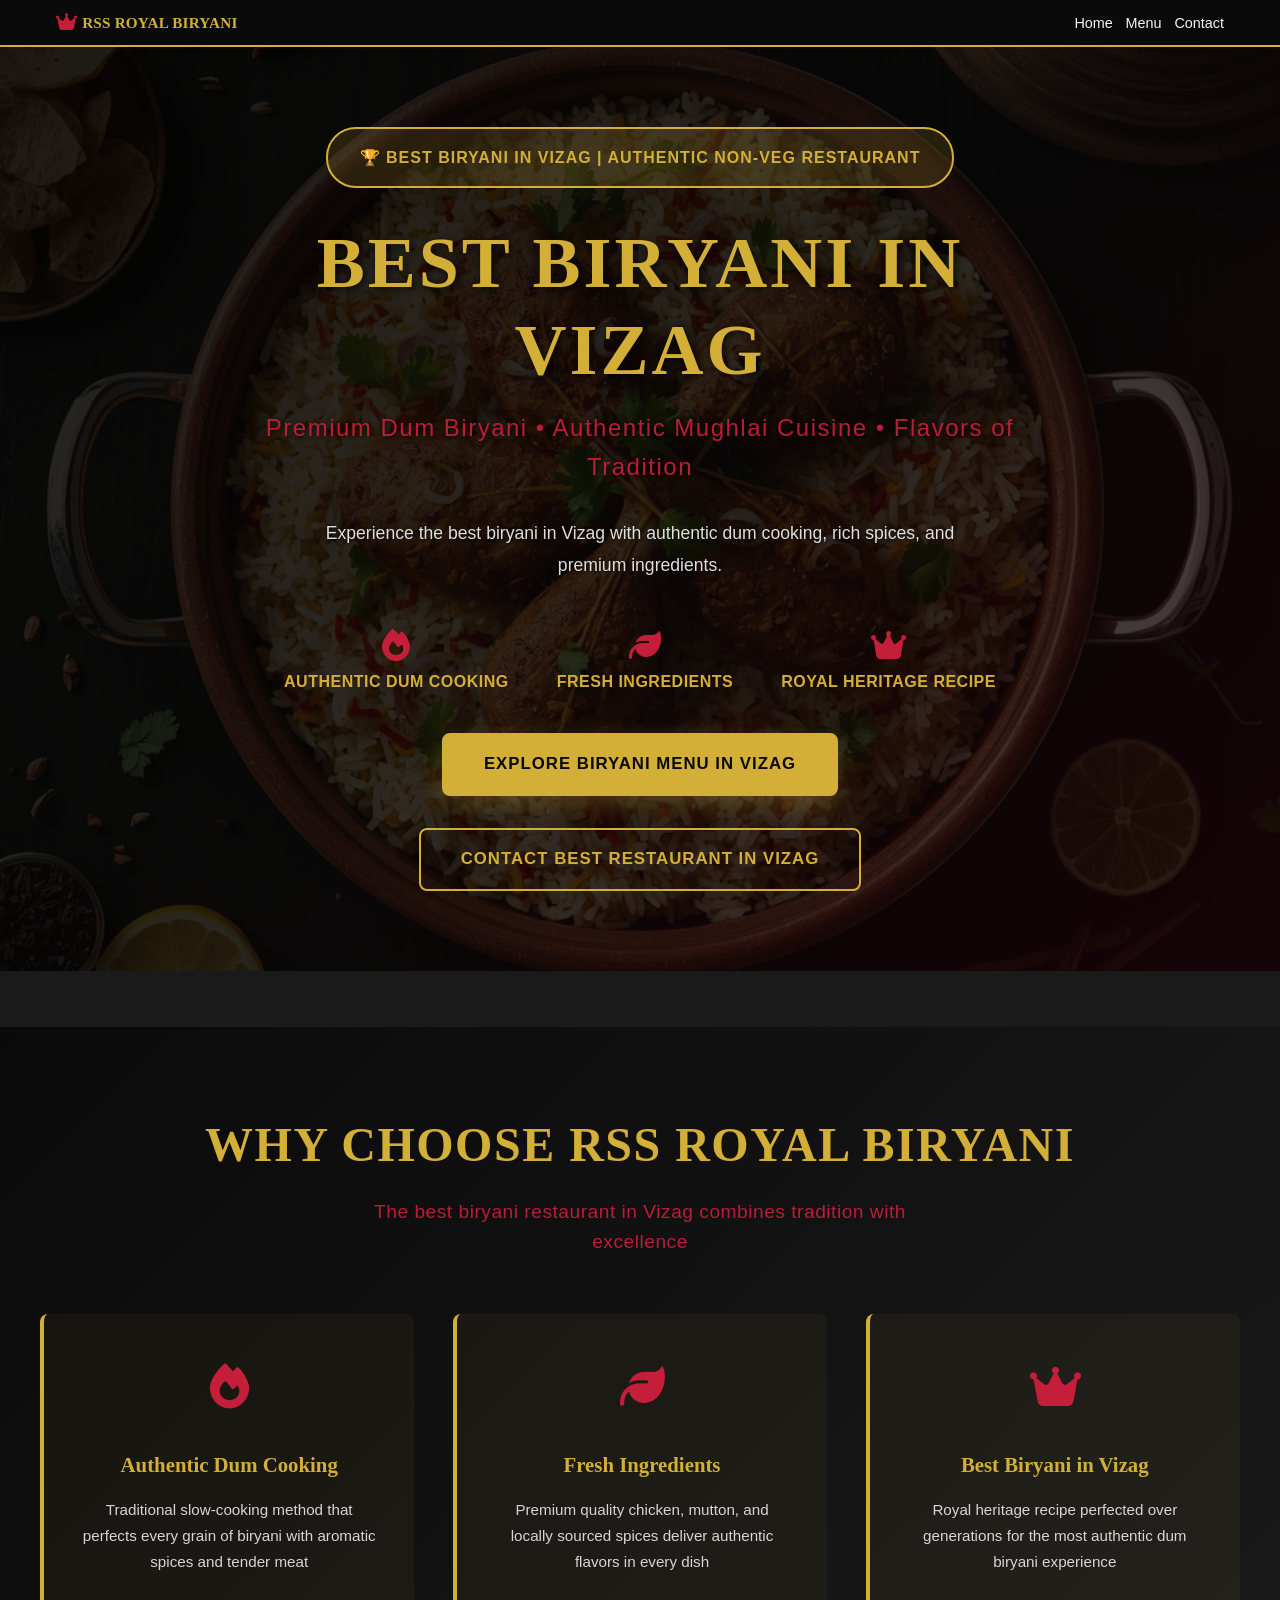
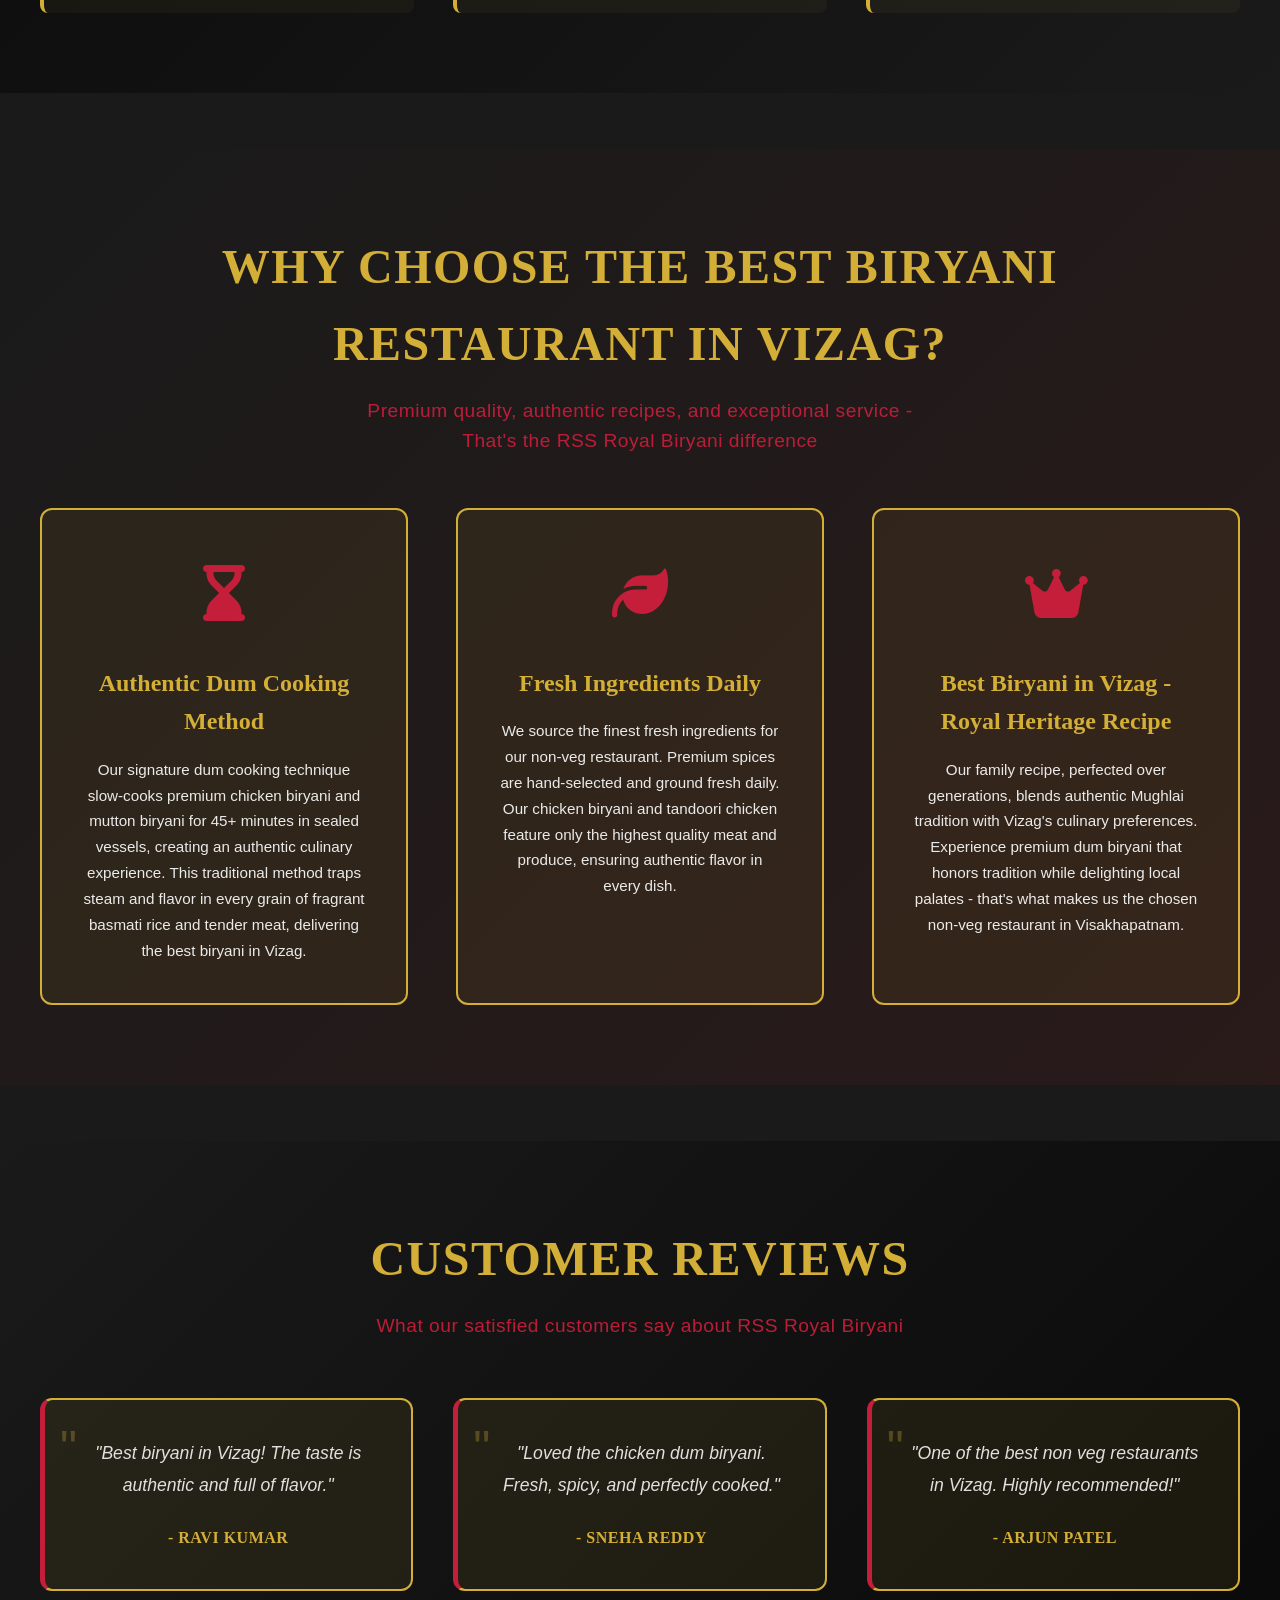
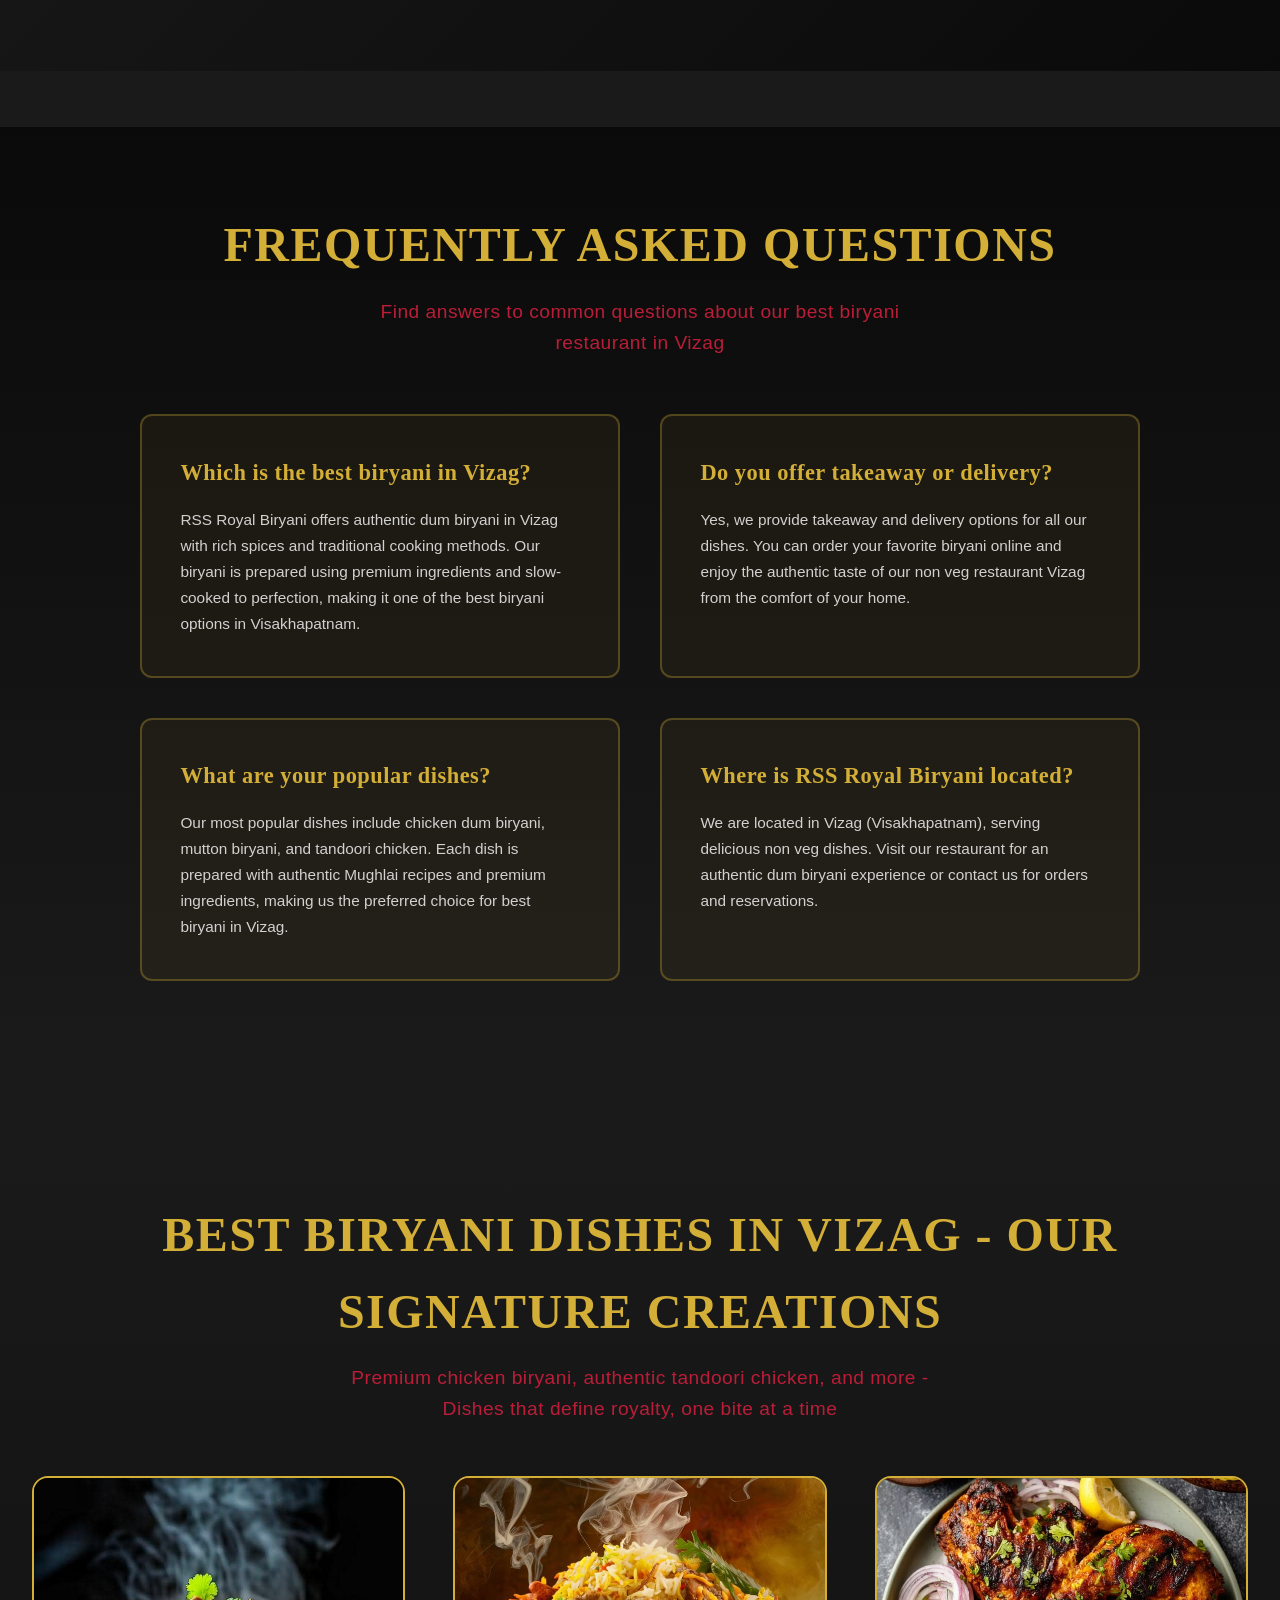
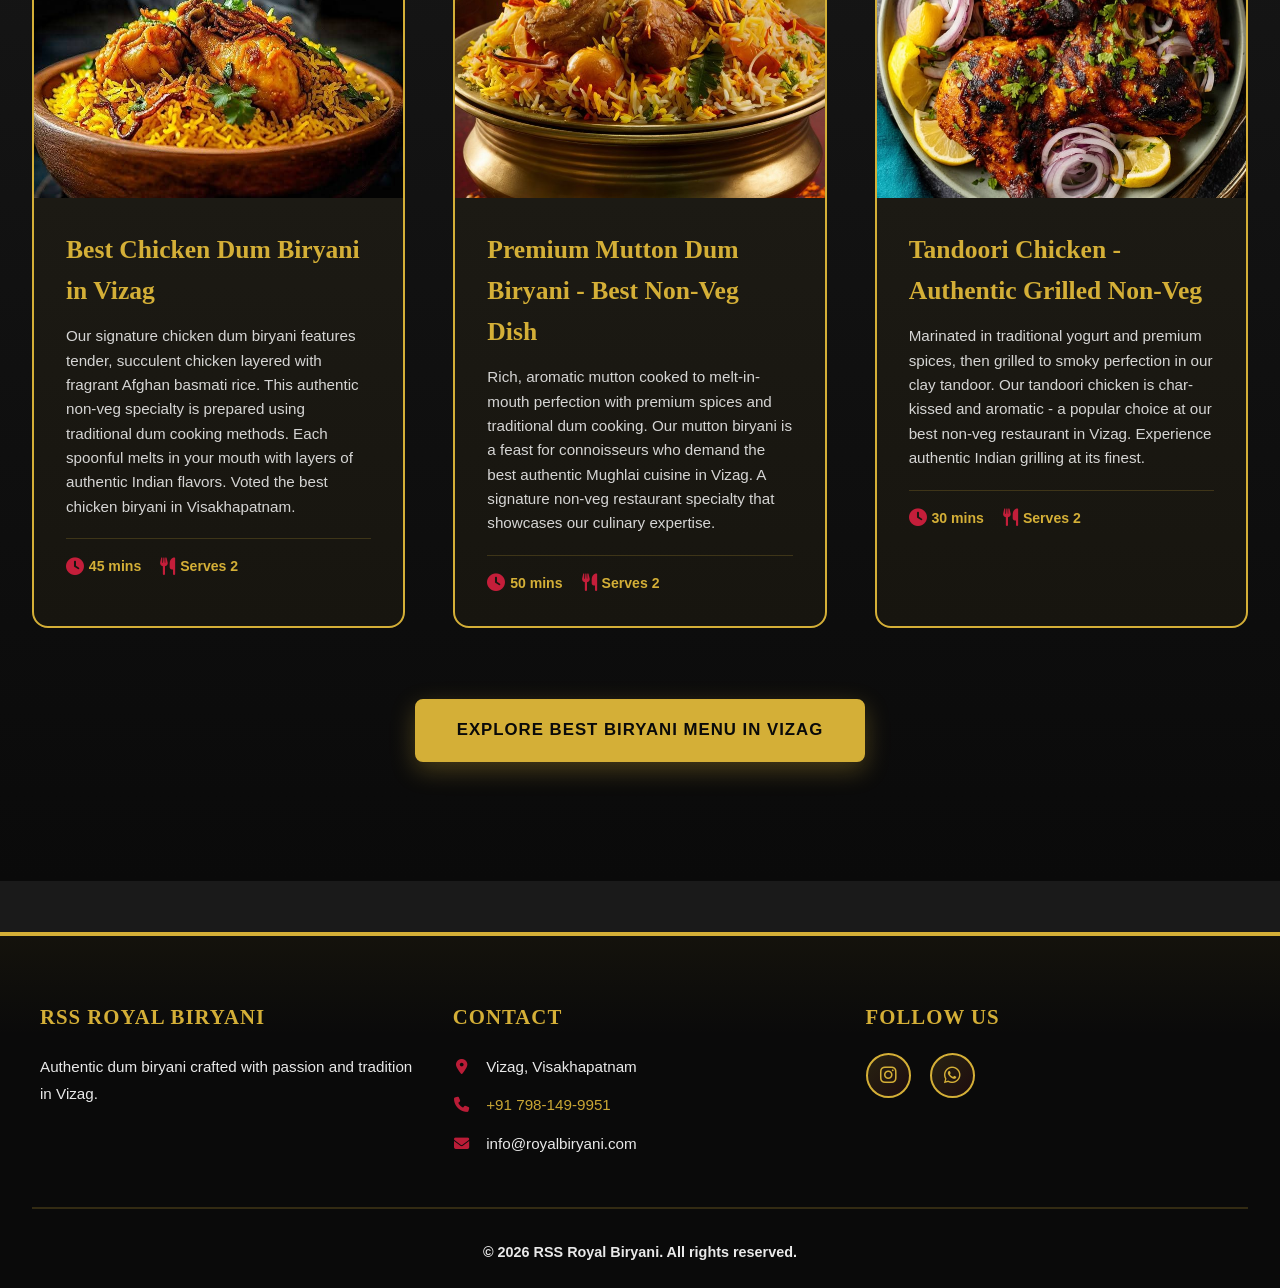
==== commit 837aeff1: "update" ====
--- a/index.html
+++ b/index.html
@@ -139,6 +139,65 @@
         </div>
     </section>
 
+    <!-- Customer Reviews Section -->
+    <section class="reviews">
+        <div class="section-header">
+            <h2>Customer Reviews</h2>
+            <p>What our satisfied customers say about RSS Royal Biryani</p>
+        </div>
+
+        <div class="reviews-container">
+
+            <div class="review-card">
+                <p>"Best biryani in Vizag! The taste is authentic and full of flavor."</p>
+                <h4>- Ravi Kumar</h4>
+            </div>
+
+            <div class="review-card">
+                <p>"Loved the chicken dum biryani. Fresh, spicy, and perfectly cooked."</p>
+                <h4>- Sneha Reddy</h4>
+            </div>
+
+            <div class="review-card">
+                <p>"One of the best non veg restaurants in Vizag. Highly recommended!"</p>
+                <h4>- Arjun Patel</h4>
+            </div>
+
+        </div>
+    </section>
+
+    <!-- FAQ Section -->
+    <section class="faq">
+        <div class="section-header">
+            <h2>Frequently Asked Questions</h2>
+            <p>Find answers to common questions about our best biryani restaurant in Vizag</p>
+        </div>
+
+        <div class="faq-container">
+
+            <div class="faq-item">
+                <h3>Which is the best biryani in Vizag?</h3>
+                <p>RSS Royal Biryani offers authentic dum biryani in Vizag with rich spices and traditional cooking methods. Our biryani is prepared using premium ingredients and slow-cooked to perfection, making it one of the best biryani options in Visakhapatnam.</p>
+            </div>
+
+            <div class="faq-item">
+                <h3>Do you offer takeaway or delivery?</h3>
+                <p>Yes, we provide takeaway and delivery options for all our dishes. You can order your favorite biryani online and enjoy the authentic taste of our non veg restaurant Vizag from the comfort of your home.</p>
+            </div>
+
+            <div class="faq-item">
+                <h3>What are your popular dishes?</h3>
+                <p>Our most popular dishes include chicken dum biryani, mutton biryani, and tandoori chicken. Each dish is prepared with authentic Mughlai recipes and premium ingredients, making us the preferred choice for best biryani in Vizag.</p>
+            </div>
+
+            <div class="faq-item">
+                <h3>Where is RSS Royal Biryani located?</h3>
+                <p>We are located in Vizag (Visakhapatnam), serving delicious non veg dishes. Visit our restaurant for an authentic dum biryani experience or contact us for orders and reservations.</p>
+            </div>
+
+        </div>
+    </section>
+
     <!-- Signature Dishes Section -->
     <section class="signature-dishes">
         <div class="section-header">
@@ -216,10 +275,8 @@
             <div class="footer-section">
                 <h4>Follow Us</h4>
                 <div class="social-links">
-                    <a href="#" target="_blank"><i class="fab fa-facebook"></i></a>
-                    <a href="#" target="_blank"><i class="fab fa-instagram"></i></a>
-                    <a href="#" target="_blank"><i class="fab fa-twitter"></i></a>
-                    <a href="#" target="_blank"><i class="fab fa-whatsapp"></i></a>
+                    <a href="https://www.instagram.com/rss_royal_biryani/" target="_blank"><i class="fab fa-instagram"></i></a>
+                    <a href="https://wa.me/917981499951" target="_blank"><i class="fab fa-whatsapp"></i></a>
                 </div>
             </div>
         </div>
--- a/style.css
+++ b/style.css
@@ -260,7 +260,6 @@
     position: relative;
     height: 100vh;
     min-height: 600px;
-    max-height: 900px;
     display: flex;
     align-items: center;
     justify-content: center;
@@ -1366,7 +1365,128 @@
 }
 
 /* ===========================
-   RESPONSIVE DESIGN
+   CUSTOMER REVIEWS SECTION
+   =========================== */
+
+.reviews {
+    background: linear-gradient(135deg, #1a1a1a 0%, #0a0a0a 100%);
+    padding: clamp(3rem, 8vw, 5rem) clamp(1rem, 4vw, 2rem);
+    margin: clamp(2rem, 5vw, 3.5rem) 0;
+}
+
+.reviews .section-header {
+    margin-bottom: clamp(2.5rem, 5vw, 3.5rem);
+}
+
+.reviews-container {
+    max-width: 1200px;
+    margin: 0 auto;
+    display: grid;
+    grid-template-columns: repeat(auto-fit, minmax(300px, 1fr));
+    gap: clamp(1.5rem, 3vw, 2.5rem);
+}
+
+.review-card {
+    background: rgba(212, 175, 55, 0.08);
+    border: 2px solid var(--color-primary);
+    border-left: 5px solid var(--color-secondary);
+    border-radius: 12px;
+    padding: clamp(1.5rem, 3vw, 2.5rem);
+    text-align: center;
+    transition: var(--transition);
+    position: relative;
+}
+
+.review-card::before {
+    content: '"';
+    position: absolute;
+    top: 10px;
+    left: 15px;
+    font-size: 3rem;
+    color: var(--color-primary);
+    opacity: 0.3;
+}
+
+.review-card:hover {
+    transform: translateY(-10px);
+    background: rgba(212, 175, 55, 0.12);
+    box-shadow: 0 15px 40px rgba(212, 175, 55, 0.2);
+    border-color: var(--color-secondary);
+}
+
+.review-card p {
+    font-size: clamp(0.95rem, 1.5vw, 1.1rem);
+    line-height: 1.8;
+    color: rgba(245, 245, 245, 0.95);
+    margin-bottom: 1.5rem;
+    font-weight: 300;
+    font-style: italic;
+}
+
+.review-card h4 {
+    font-size: clamp(0.9rem, 1.3vw, 1rem);
+    color: var(--color-primary);
+    font-weight: 600;
+    letter-spacing: 0.5px;
+    text-transform: uppercase;
+    margin: 0;
+}
+
+/* ===========================
+   FAQ SECTION
+   =========================== */
+
+.faq {
+    background: linear-gradient(180deg, #0a0a0a 0%, #1a1a1a 100%);
+    padding: clamp(3rem, 8vw, 5rem) clamp(1rem, 4vw, 2rem);
+    margin: clamp(2rem, 5vw, 3.5rem) 0;
+}
+
+.faq .section-header {
+    margin-bottom: clamp(2.5rem, 5vw, 3.5rem);
+}
+
+.faq-container {
+    max-width: 1000px;
+    margin: 0 auto;
+    display: grid;
+    grid-template-columns: repeat(auto-fit, minmax(280px, 1fr));
+    gap: clamp(1.5rem, 3vw, 2.5rem);
+}
+
+.faq-item {
+    background: rgba(212, 175, 55, 0.06);
+    border: 2px solid rgba(212, 175, 55, 0.3);
+    border-radius: 12px;
+    padding: clamp(1.5rem, 3vw, 2.5rem);
+    transition: var(--transition);
+}
+
+.faq-item:hover {
+    background: rgba(212, 175, 55, 0.1);
+    border-color: var(--color-primary);
+    box-shadow: 0 12px 35px rgba(212, 175, 55, 0.15);
+    transform: translateY(-5px);
+}
+
+.faq-item h3 {
+    font-size: clamp(1.1rem, 2vw, 1.4rem);
+    color: var(--color-primary);
+    margin-bottom: 1rem;
+    font-weight: 700;
+    letter-spacing: 0.5px;
+}
+
+.faq-item p {
+    font-size: clamp(0.9rem, 1.2vw, 1rem);
+    line-height: 1.7;
+    color: rgba(245, 245, 245, 0.88);
+    margin: 0;
+    font-weight: 300;
+}
+
+/* ===========================
+   RESPONSIVE DESIGN - REVIEWS & FAQ
    =========================== */
 
 @media (max-width: 768px) {
@@ -1686,6 +1806,22 @@
     .social-links {
         justify-content: center;
     }
+
+    .reviews-container {
+        grid-template-columns: 1fr;
+    }
+
+    .review-card {
+        text-align: center;
+    }
+
+    .faq-container {
+        grid-template-columns: 1fr;
+    }
+
+    .faq-item h3 {
+        font-size: 1.3rem;
+    }
 }
 
 /* ===========================
@@ -1695,7 +1831,7 @@
 @media (min-width: 1200px) {
     .hero {
         min-height: 750px;
-        max-height: 850px;
+        height: auto;
     }
 
     .hero-content {
@@ -1759,6 +1895,16 @@
     .dishes-grid {
         grid-template-columns: repeat(3, 1fr);
         gap: 3rem;
+    }
+
+    .reviews-container {
+        grid-template-columns: repeat(3, 1fr);
+        gap: 2.5rem;
+    }
+
+    .faq-container {
+        grid-template-columns: repeat(2, 1fr);
+        gap: 2.5rem;
     }
 
     .section-header h2 {
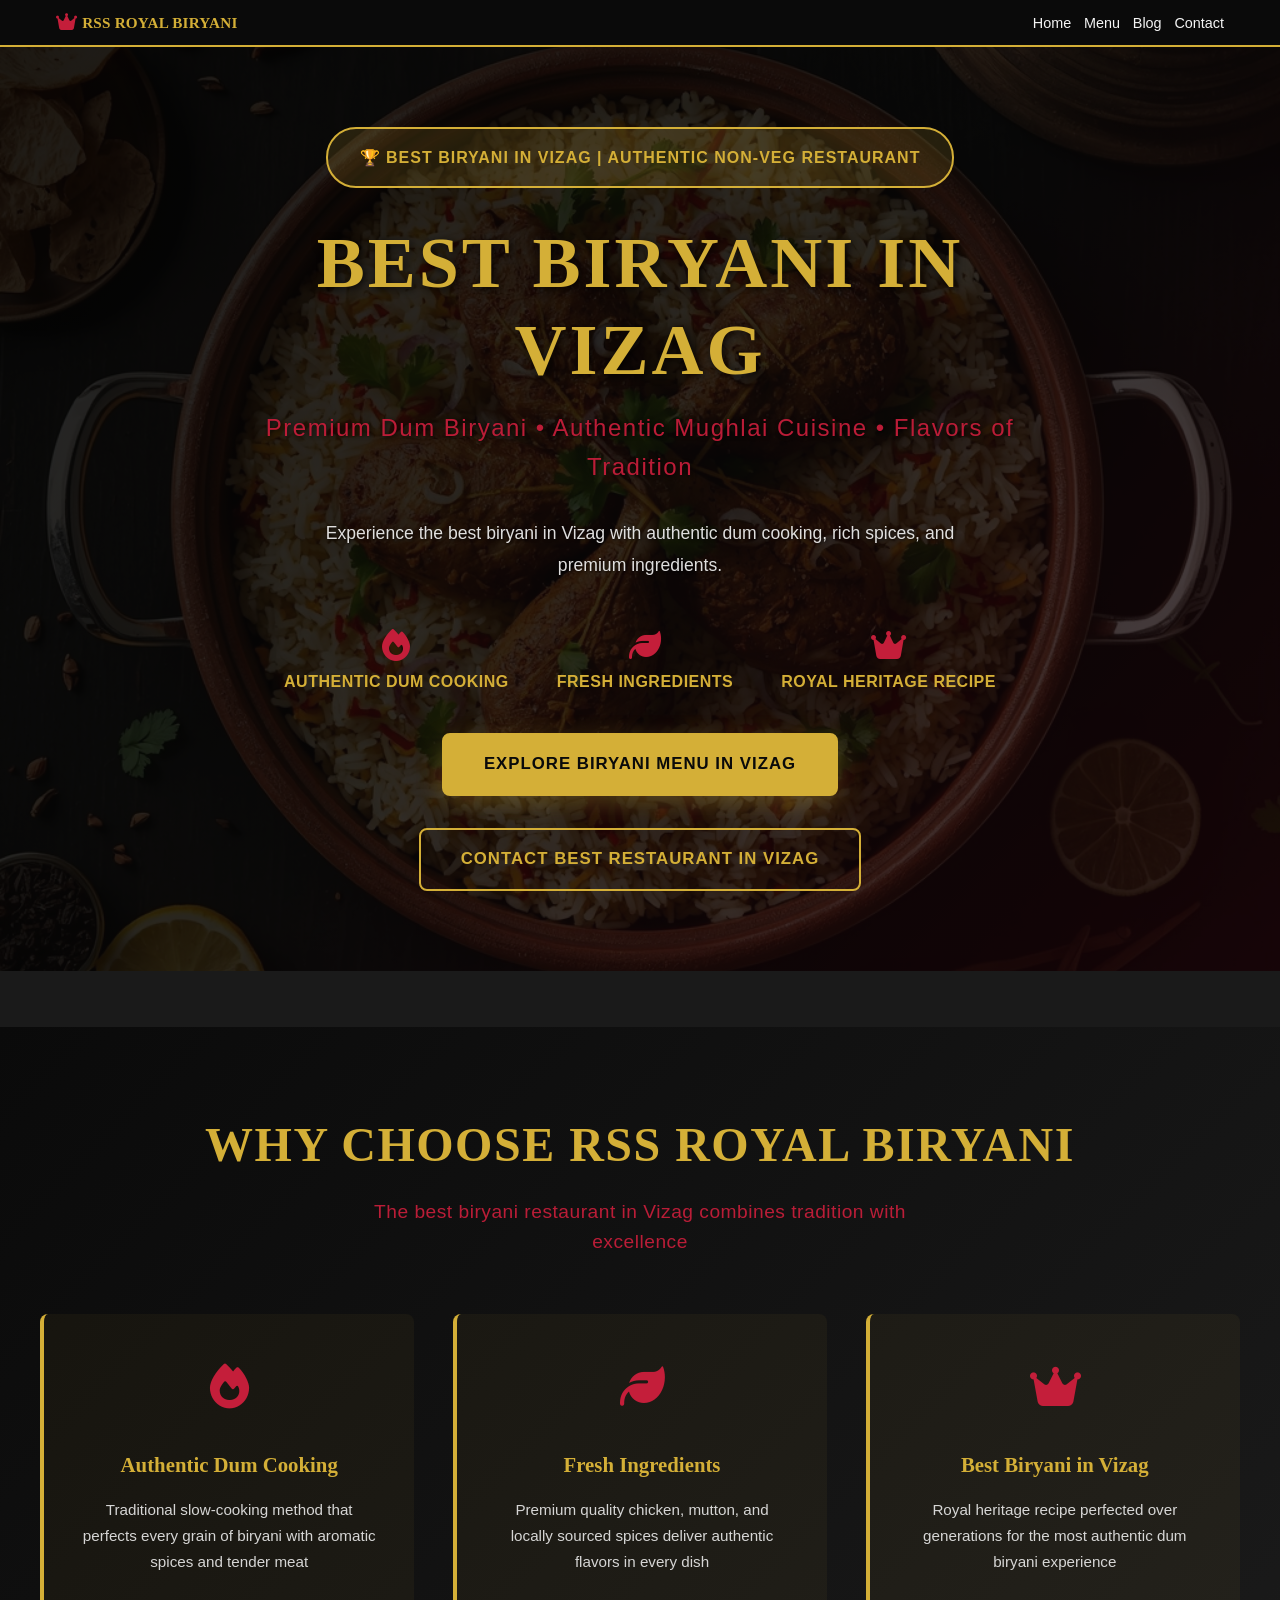
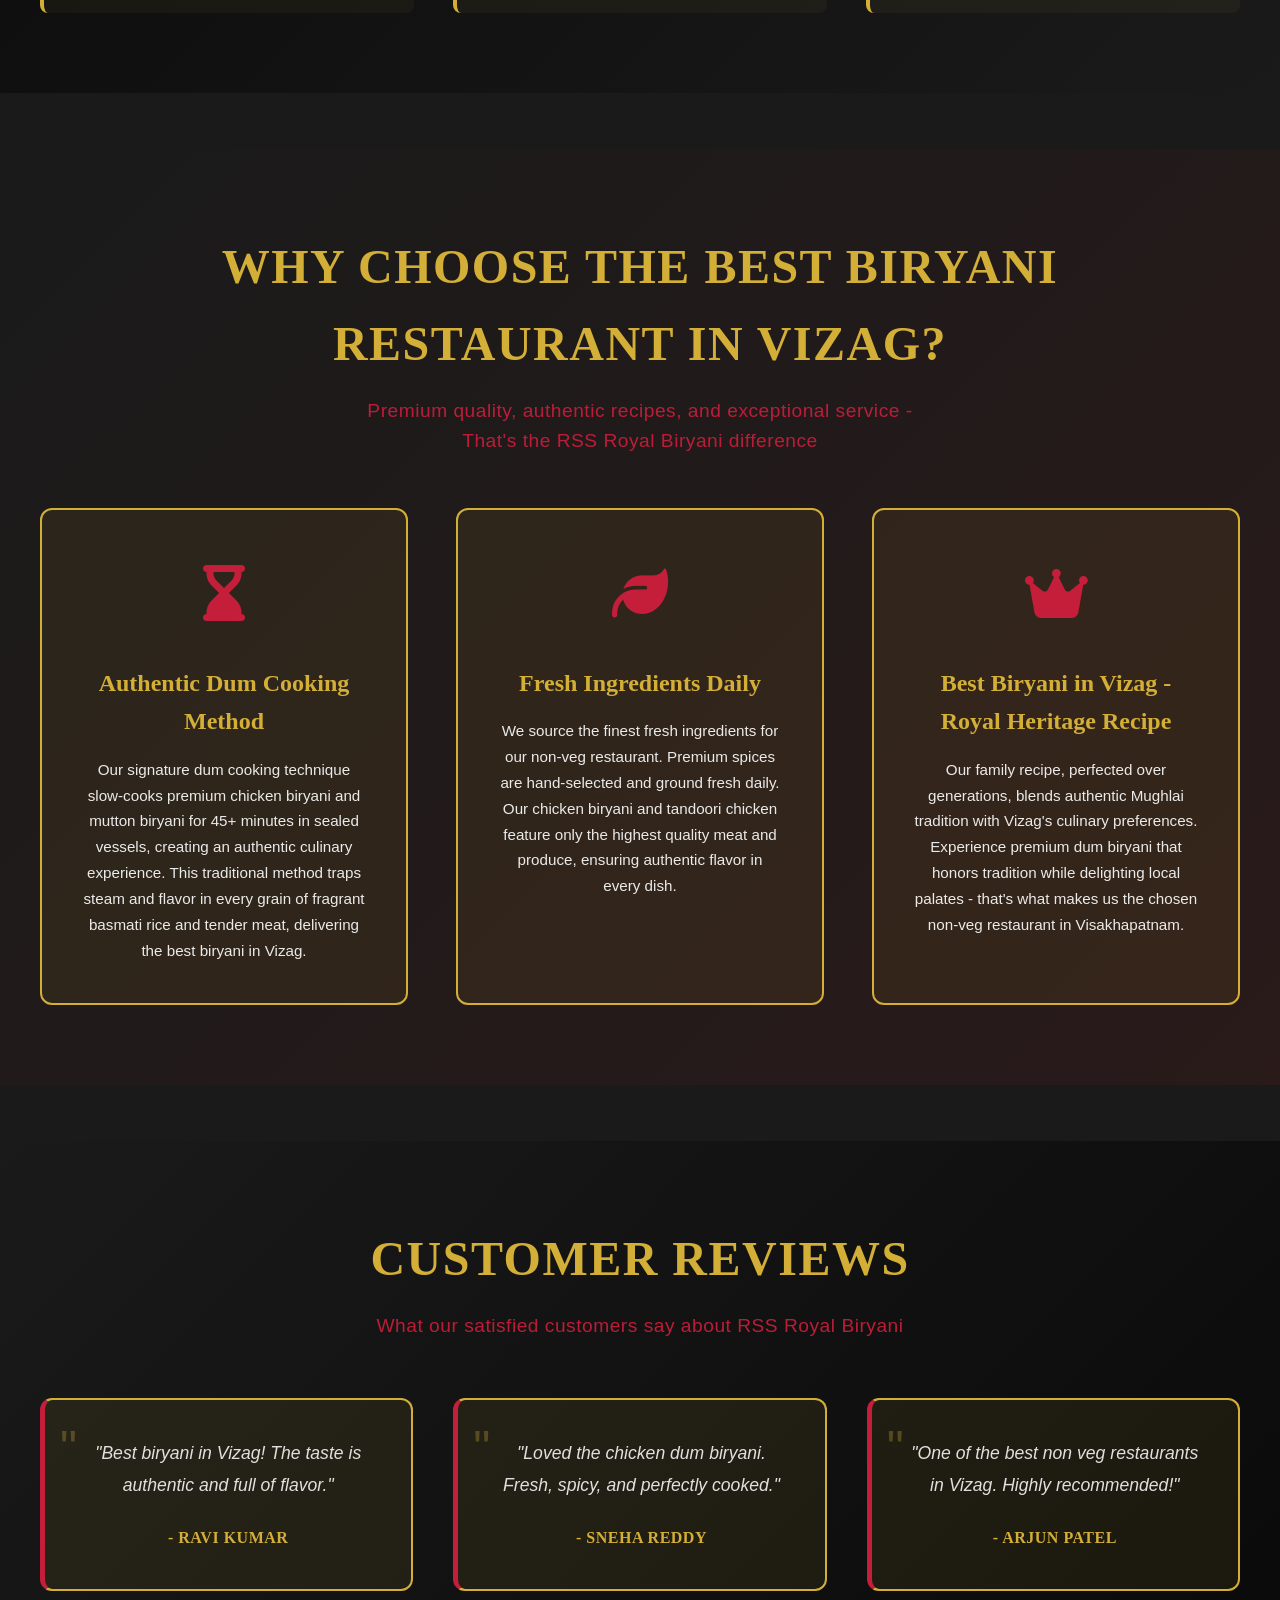
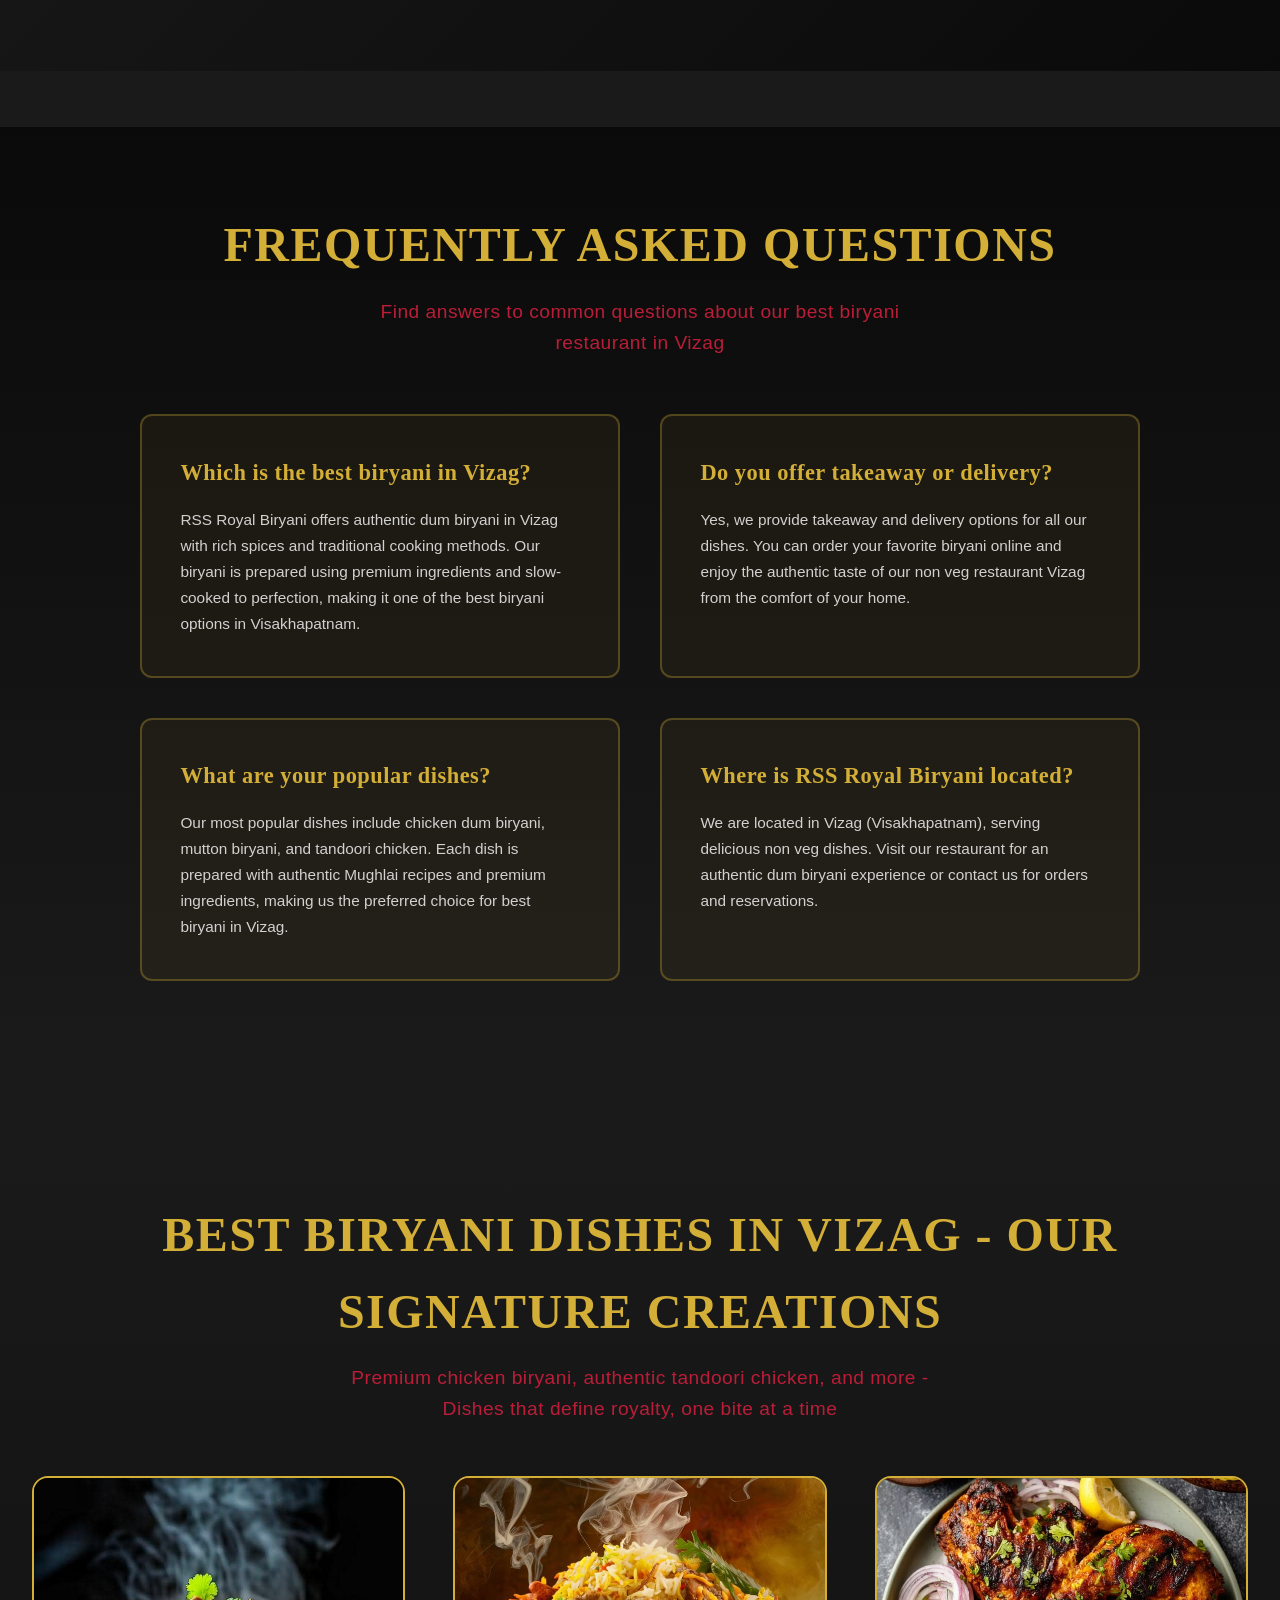
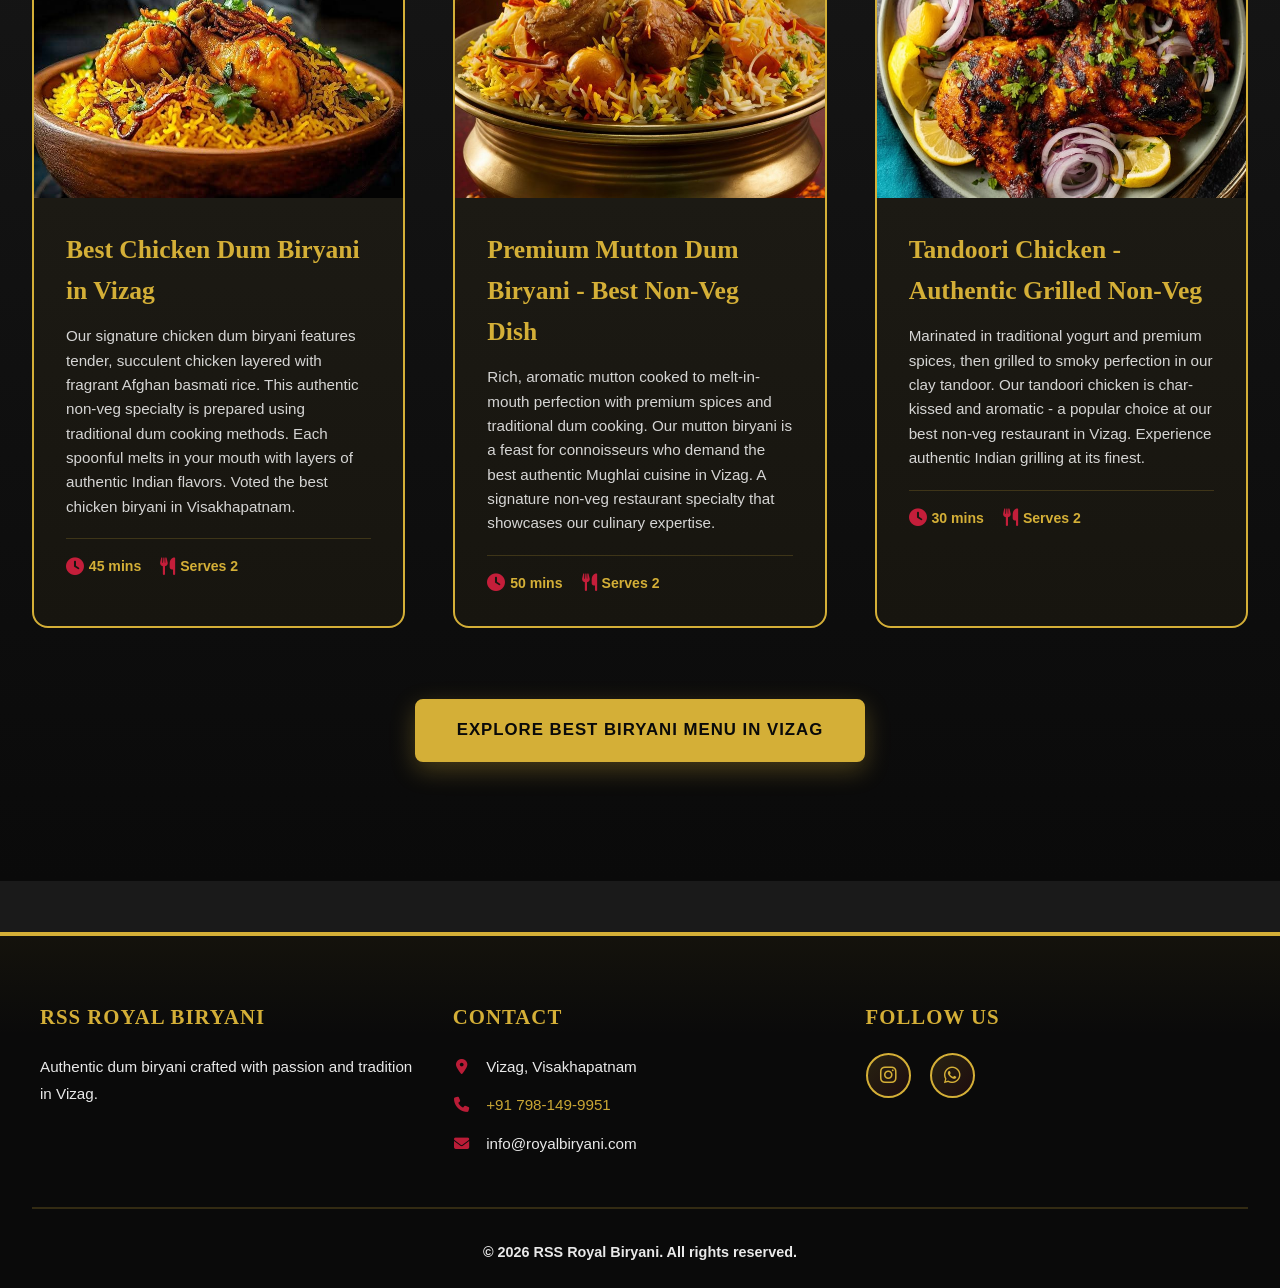
==== commit 87a91dd2: "update" ====
--- a/index.html
+++ b/index.html
@@ -32,6 +32,7 @@
             <ul class="nav-menu">
                 <li><a href="index.html" class="nav-link active">Home</a></li>
                 <li><a href="menu.html" class="nav-link">Menu</a></li>
+                <li><a href="blog.html" class="nav-link">Blog</a></li>
                 <li><a href="contact.html" class="nav-link">Contact</a></li>
             </ul>
             <div class="hamburger">
--- a/style.css
+++ b/style.css
@@ -1929,6 +1929,318 @@
 }
 
 /* ===========================
+   BLOG SECTION
+   =========================== */
+
+.blog-section {
+    background: linear-gradient(180deg, #0a0a0a 0%, #1a1a1a 100%);
+    padding: clamp(3rem, 8vw, 5rem) clamp(1rem, 4vw, 2rem);
+    min-height: 600px;
+}
+
+.blog-container {
+    max-width: 1000px;
+    margin: 0 auto;
+}
+
+.blog-card {
+    background: rgba(212, 175, 55, 0.05);
+    border: 2px solid var(--color-primary);
+    border-radius: 16px;
+    overflow: hidden;
+    transition: var(--transition);
+    display: flex;
+    flex-direction: column;
+    box-shadow: 0 15px 40px rgba(212, 175, 55, 0.15);
+}
+
+.blog-card:hover {
+    transform: translateY(-15px);
+    box-shadow: 0 30px 60px rgba(212, 175, 55, 0.3);
+    background: rgba(212, 175, 55, 0.1);
+    border-color: var(--color-secondary);
+}
+
+.blog-image-wrapper {
+    position: relative;
+    width: 100%;
+    height: 400px;
+    overflow: hidden;
+}
+
+.blog-image-wrapper img {
+    width: 100%;
+    height: 100%;
+    object-fit: cover;
+    transition: var(--transition);
+}
+
+.blog-card:hover .blog-image-wrapper img {
+    transform: scale(1.08) rotate(1deg);
+}
+
+.blog-image-overlay {
+    position: absolute;
+    top: 0;
+    left: 0;
+    right: 0;
+    bottom: 0;
+    background: linear-gradient(135deg, rgba(196, 30, 58, 0.2) 0%, rgba(212, 175, 55, 0.1) 100%);
+}
+
+.blog-content {
+    padding: clamp(2rem, 4vw, 3rem);
+    display: flex;
+    flex-direction: column;
+    flex-grow: 1;
+}
+
+.blog-meta {
+    display: flex;
+    gap: clamp(1rem, 2vw, 2rem);
+    margin-bottom: 1.5rem;
+    flex-wrap: wrap;
+}
+
+.blog-date,
+.blog-category {
+    display: flex;
+    align-items: center;
+    gap: 0.5rem;
+    font-size: clamp(0.85rem, 1.2vw, 0.95rem);
+    color: var(--color-secondary);
+    font-weight: 600;
+    text-transform: uppercase;
+    letter-spacing: 0.5px;
+}
+
+.blog-date i,
+.blog-category i {
+    font-size: 1rem;
+}
+
+.blog-title {
+    font-size: clamp(1.5rem, 3vw, 2rem);
+    color: var(--color-primary);
+    margin-bottom: 1.2rem;
+    line-height: 1.4;
+    font-weight: 700;
+    word-wrap: break-word;
+}
+
+.blog-description {
+    font-size: clamp(0.95rem, 1.3vw, 1rem);
+    line-height: 1.8;
+    color: rgba(245, 245, 245, 0.9);
+    margin-bottom: 1.5rem;
+    flex-grow: 1;
+}
+
+.blog-excerpt {
+    background: rgba(212, 175, 55, 0.08);
+    border-left: 4px solid var(--color-secondary);
+    padding: clamp(1rem, 2vw, 1.5rem);
+    border-radius: 6px;
+    font-size: clamp(0.9rem, 1.1vw, 0.95rem);
+    color: rgba(245, 245, 245, 0.85);
+    line-height: 1.7;
+    margin-bottom: 1.5rem;
+    font-style: italic;
+}
+
+/* ===========================
+   BLOG POST SECTION
+   =========================== */
+
+.blog-post-section {
+    background: linear-gradient(180deg, #1a1a1a 0%, #0a0a0a 100%);
+    padding: clamp(2rem, 6vw, 4rem) clamp(1rem, 4vw, 2rem);
+    min-height: 100vh;
+}
+
+.blog-post {
+    max-width: 900px;
+    margin: 0 auto;
+}
+
+.blog-post-header {
+    margin-bottom: clamp(2rem, 4vw, 3.5rem);
+}
+
+.blog-post-meta {
+    display: flex;
+    gap: clamp(1.5rem, 3vw, 2.5rem);
+    margin-bottom: 2rem;
+    flex-wrap: wrap;
+}
+
+.meta-item {
+    display: flex;
+    align-items: center;
+    gap: 0.5rem;
+    font-size: clamp(0.85rem, 1.1vw, 0.95rem);
+    color: var(--color-secondary);
+    font-weight: 600;
+    text-transform: uppercase;
+    letter-spacing: 0.5px;
+}
+
+.meta-item i {
+    font-size: 1.1rem;
+    color: var(--color-primary);
+}
+
+.blog-featured-image {
+    width: 100%;
+    max-height: 500px;
+    object-fit: cover;
+    border-radius: 12px;
+    border: 2px solid var(--color-primary);
+    box-shadow: 0 20px 50px rgba(212, 175, 55, 0.25);
+    margin-bottom: clamp(2rem, 4vw, 3.5rem);
+}
+
+.blog-post-body {
+    background: rgba(212, 175, 55, 0.04);
+    border: 2px solid rgba(212, 175, 55, 0.2);
+    border-radius: 12px;
+    padding: clamp(2rem, 4vw, 3.5rem);
+}
+
+.blog-post-body h2 {
+    font-size: clamp(1.5rem, 2.5vw, 1.9rem);
+    color: var(--color-primary);
+    margin-top: clamp(2rem, 3vw, 2.8rem);
+    margin-bottom: 1.2rem;
+    text-transform: none;
+    text-align: left;
+    font-weight: 700;
+    padding-bottom: 0.8rem;
+    border-bottom: 3px solid rgba(212, 175, 55, 0.3);
+}
+
+.blog-post-body h2:first-child {
+    margin-top: 0;
+}
+
+.blog-post-body p {
+    font-size: clamp(0.95rem, 1.2vw, 1rem);
+    line-height: 1.9;
+    color: rgba(245, 245, 245, 0.9);
+    margin-bottom: clamp(1.2rem, 2vw, 1.8rem);
+    text-align: justify;
+}
+
+.blog-cta {
+    background: linear-gradient(135deg, rgba(196, 30, 58, 0.15) 0%, rgba(212, 175, 55, 0.1) 100%);
+    border: 2px dashed var(--color-secondary);
+    border-radius: 12px;
+    padding: clamp(2rem, 4vw, 3rem);
+    text-align: center;
+    margin-top: clamp(2.5rem, 4vw, 3.5rem);
+}
+
+.blog-cta h3 {
+    font-size: clamp(1.3rem, 2.2vw, 1.7rem);
+    color: var(--color-primary);
+    margin-bottom: 1rem;
+}
+
+.blog-cta p {
+    font-size: clamp(0.95rem, 1.2vw, 1rem);
+    color: rgba(245, 245, 245, 0.85);
+    margin-bottom: 1.8rem;
+}
+
+.blog-post-footer {
+    margin-top: clamp(2rem, 4vw, 3.5rem);
+}
+
+.blog-navigation {
+    display: flex;
+    gap: clamp(1rem, 2vw, 1.5rem);
+    justify-content: center;
+    flex-wrap: wrap;
+}
+
+.blog-navigation .btn {
+    min-width: 160px;
+}
+
+/* ===========================
+   BLOG RESPONSIVE DESIGN
+   =========================== */
+
+@media (max-width: 768px) {
+    .blog-image-wrapper {
+        height: 250px;
+    }
+
+    .blog-card {
+        flex-direction: column;
+    }
+
+    .blog-meta {
+        flex-direction: column;
+        gap: 0.8rem;
+    }
+
+    .blog-post-section {
+        padding: 2rem 1rem;
+    }
+
+    .blog-post-body {
+        padding: 1.5rem;
+    }
+
+    .blog-post-body p {
+        text-align: left;
+    }
+
+    .blog-navigation {
+        flex-direction: column;
+    }
+
+    .blog-navigation .btn {
+        width: 100%;
+    }
+}
+
+@media (max-width: 480px) {
+    .blog-featured-image {
+        max-height: 300px;
+    }
+
+    .blog-post-body {
+        padding: 1.2rem;
+    }
+
+    .blog-post-body h2 {
+        font-size: 1.4rem;
+        margin-top: 1.5rem;
+    }
+
+    .blog-post-body p {
+        font-size: 0.95rem;
+        line-height: 1.7;
+        text-align: left;
+    }
+
+    .blog-meta {
+        flex-direction: column;
+        gap: 0.6rem;
+    }
+
+    .blog-cta {
+        padding: 1.5rem;
+    }
+
+    .blog-cta h3 {
+        font-size: 1.2rem;
+    }
+}
+
+/* ===========================
    ACCESSIBILITY
    =========================== */
 
